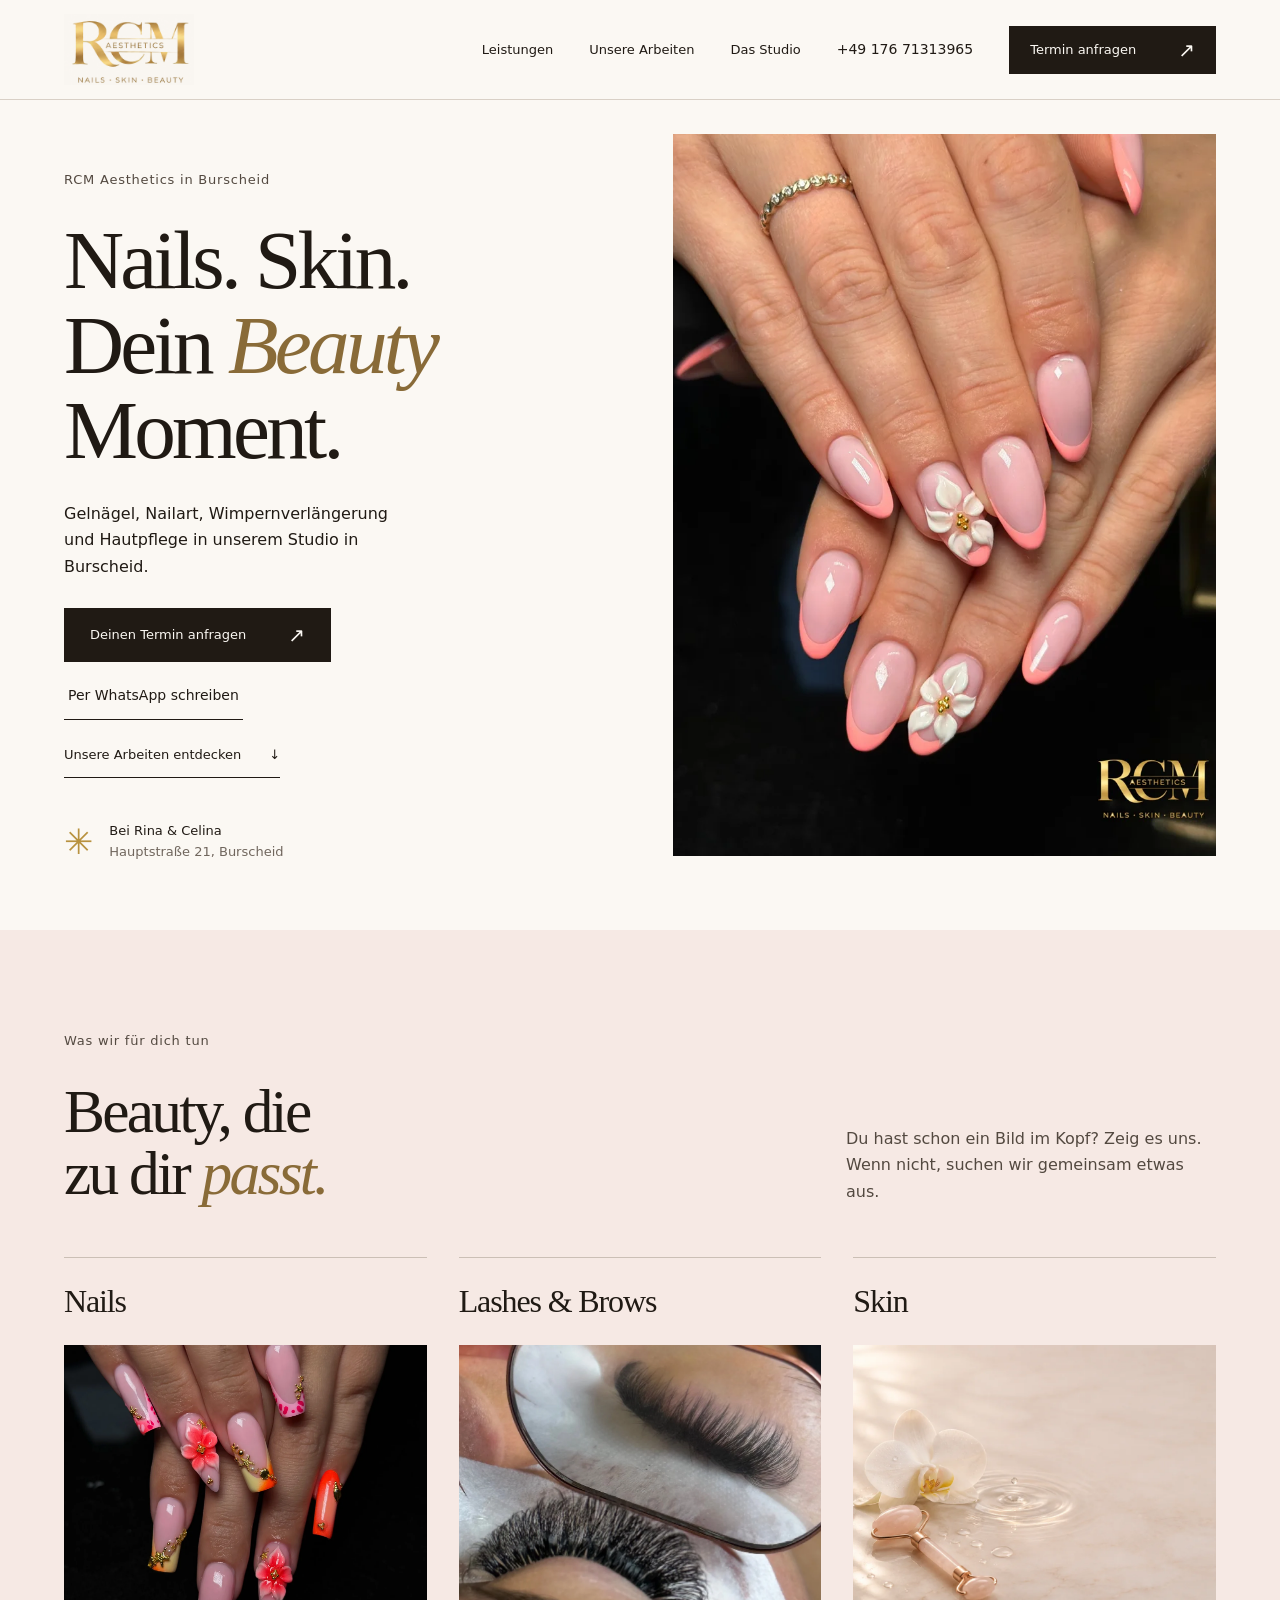
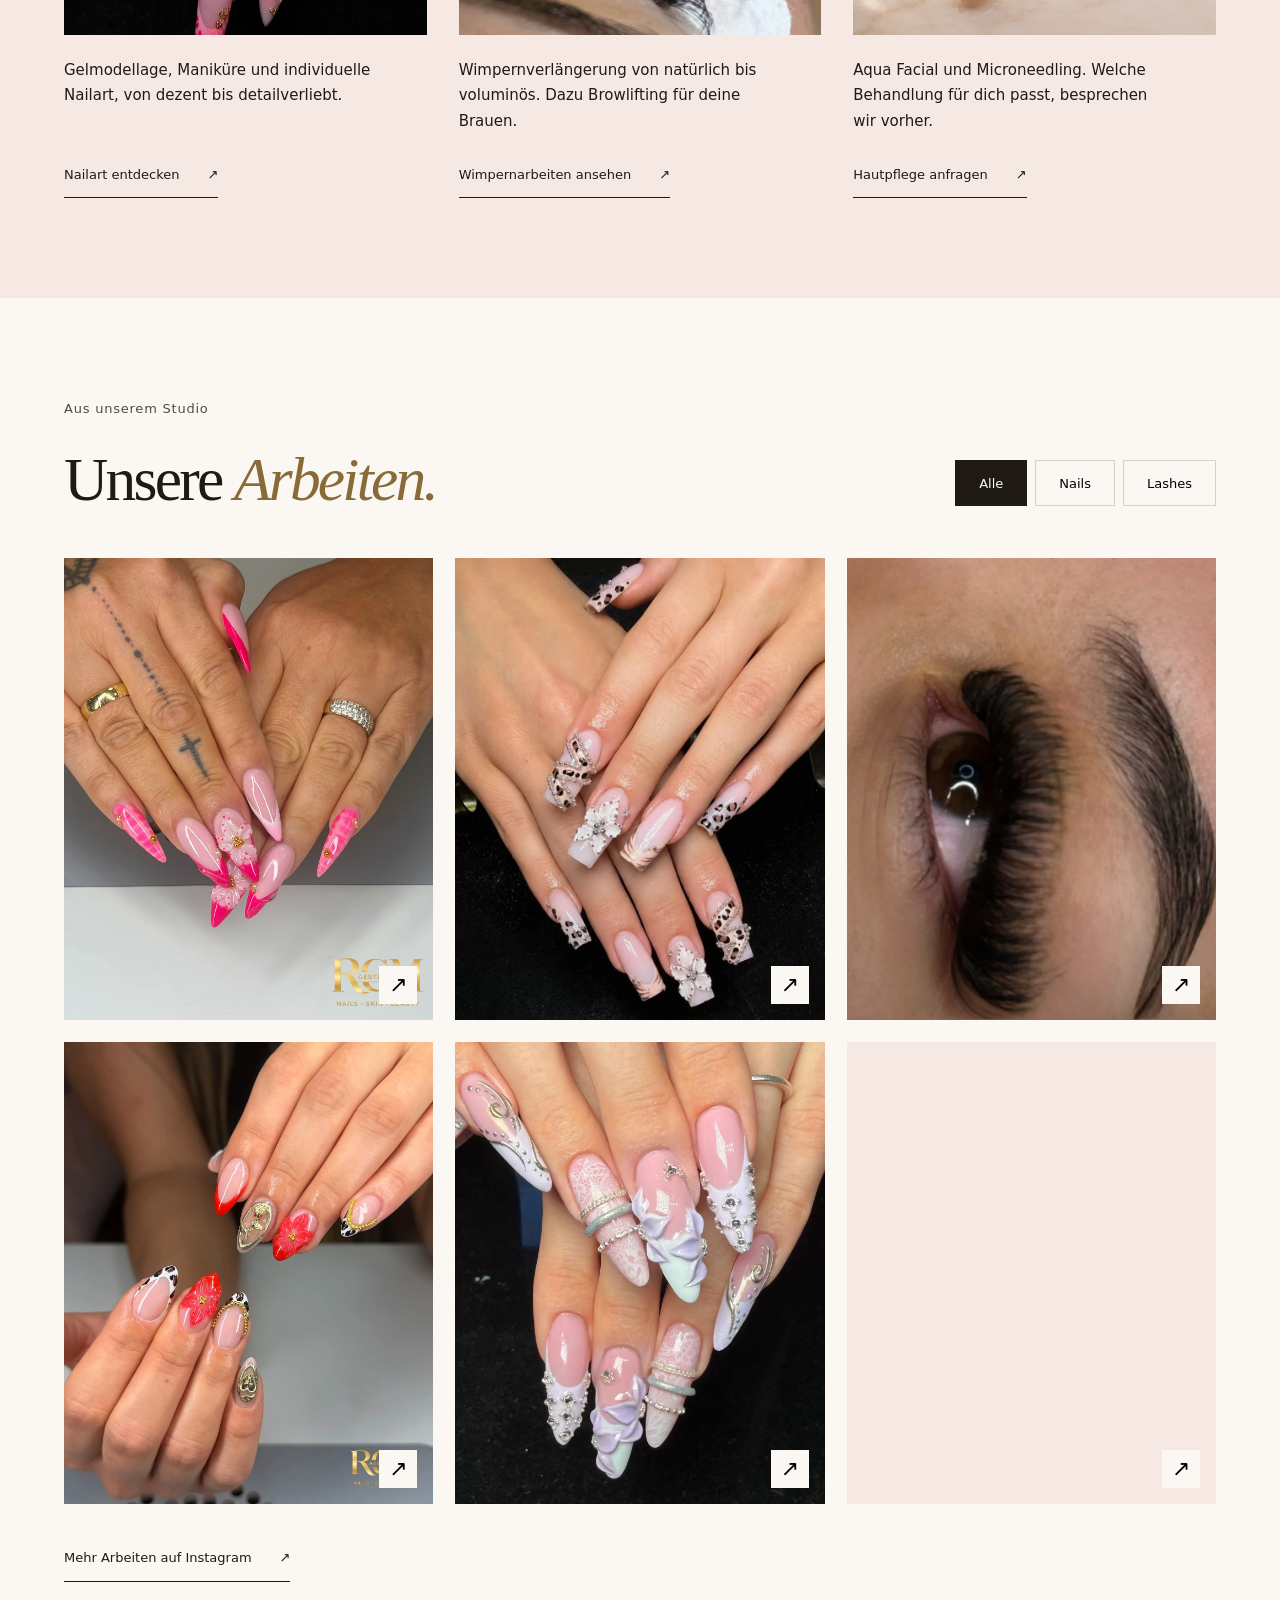
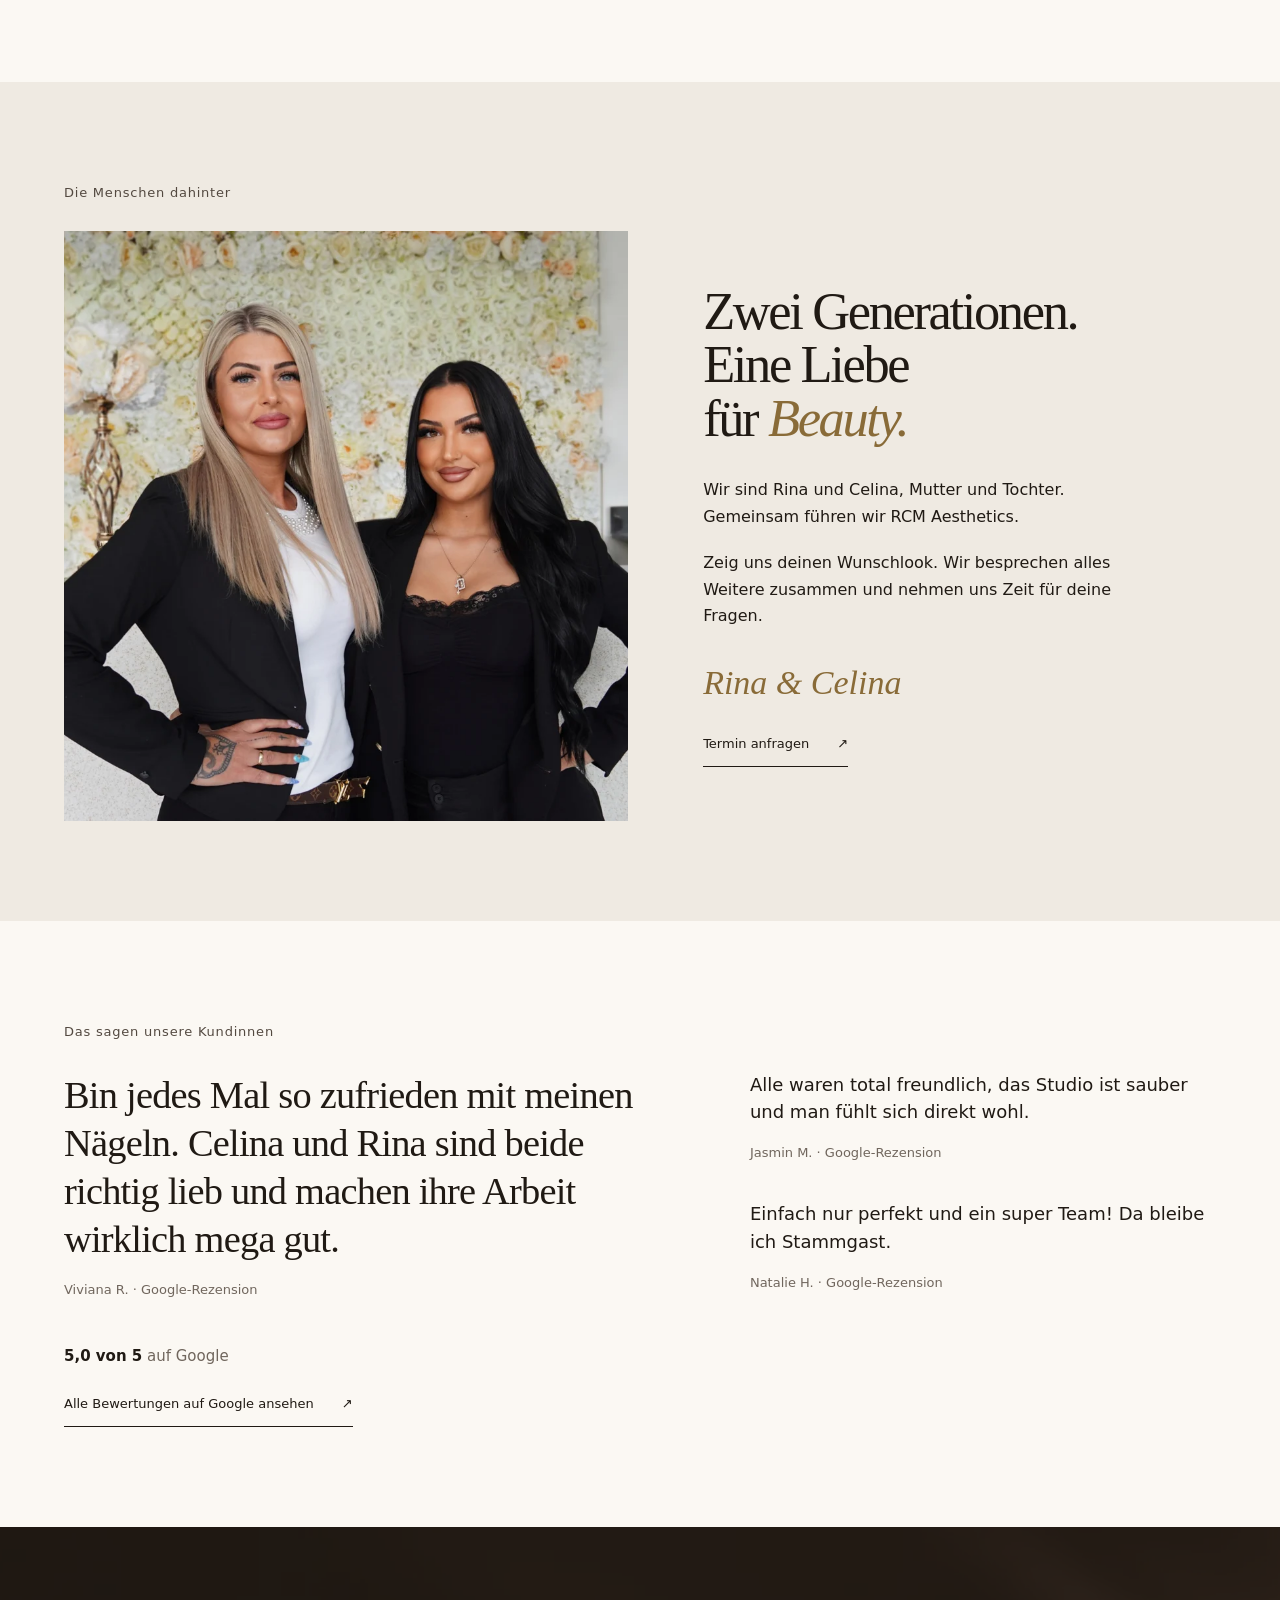
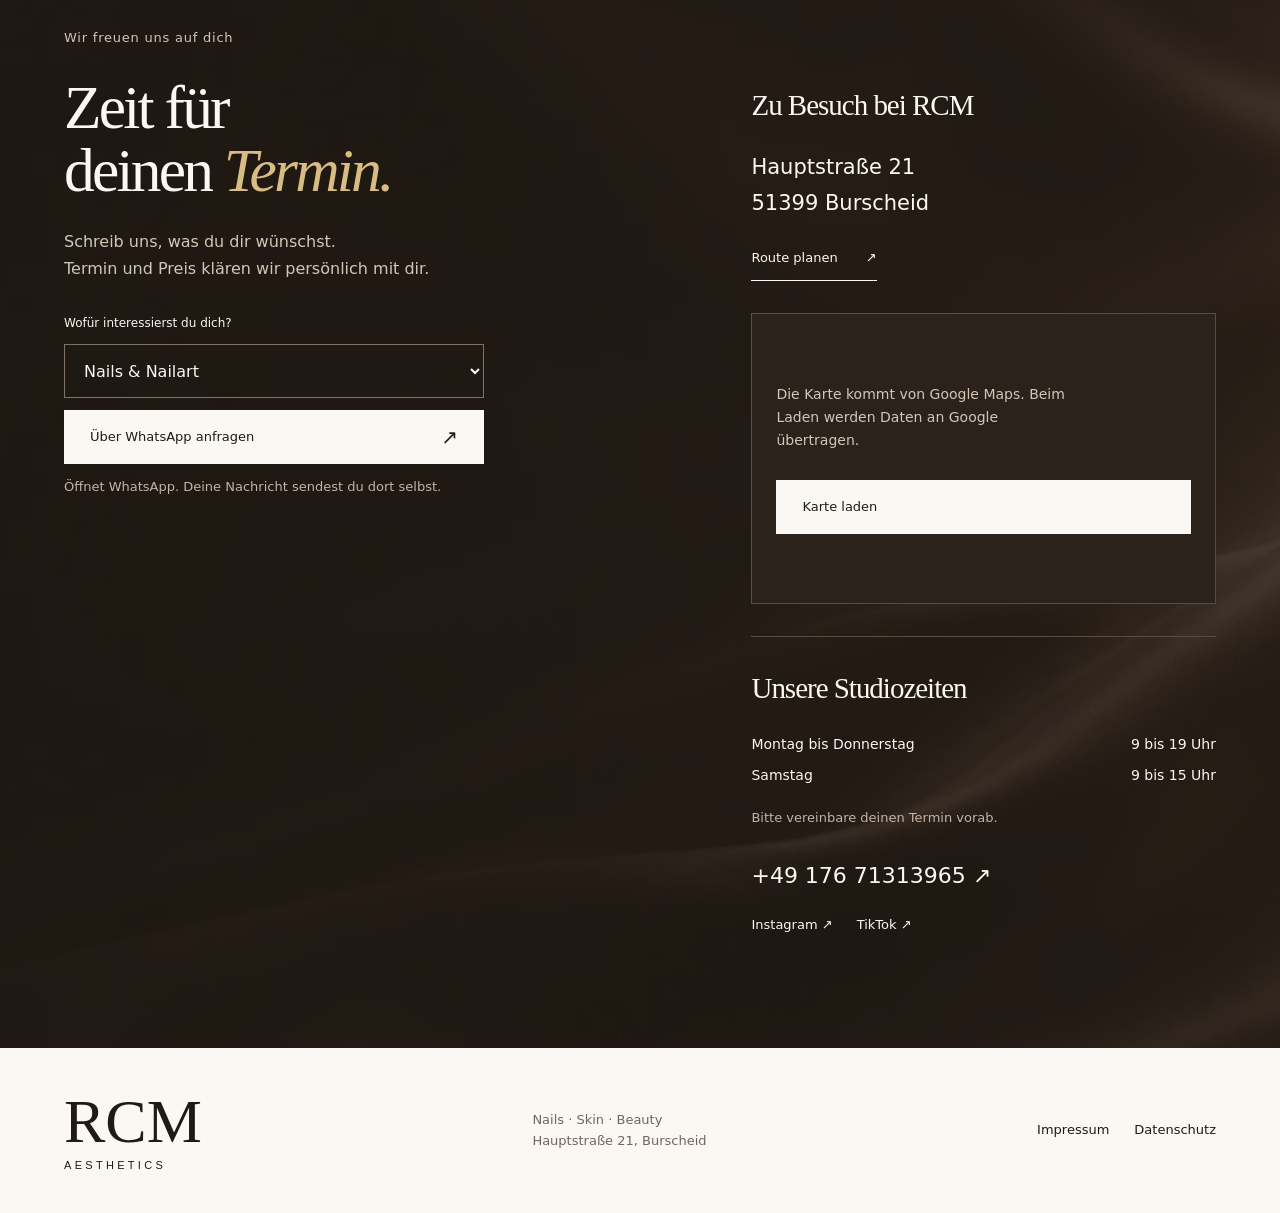
==== index.html @ bce54126 "Upload" ====
<!doctype html>
<html lang="de" data-motion="on">
<head><meta charset="utf-8"><meta name="viewport" content="width=device-width,initial-scale=1,viewport-fit=cover"><title>RCM Aesthetics | Nägel, Wimpern & Skin in Burscheid</title><meta name="description" content="Nägel, Wimpern und Hautpflege bei Rina und Celina in Burscheid. Arbeiten ansehen, per WhatsApp Termin anfragen."><meta name="theme-color" content="#FBF8F3"><meta property="og:title" content="RCM Aesthetics | Nails, Skin, Beauty in Burscheid"><meta property="og:description" content="Dein Beauty-Studio in Burscheid. Mit Rina und Celina."><meta property="og:type" content="website"><meta property="og:image" content="assets/editorial/team.webp"><script type="application/ld+json">{"@context":"https://schema.org","@type":"BeautySalon","name":"RCM Aesthetics","description":"Nails, Skin & Beauty in Burscheid: Gelnägel, Nailart, Wimpernverlängerung, Browlifting, Aqua Facial und Microneedling.","telephone":"+4917671313965","address":{"@type":"PostalAddress","streetAddress":"Hauptstraße 21","postalCode":"51399","addressLocality":"Burscheid","addressCountry":"DE"},"openingHoursSpecification":[{"@type":"OpeningHoursSpecification","dayOfWeek":["Monday","Tuesday","Wednesday","Thursday"],"opens":"09:00","closes":"19:00"},{"@type":"OpeningHoursSpecification","dayOfWeek":"Saturday","opens":"09:00","closes":"15:00"}],"sameAs":["https://www.instagram.com/rcm.aesthetics","https://www.tiktok.com/@rcm.aesthetics"]}</script><link rel="icon" href="assets/logo.png"><link rel="stylesheet" href="assets/motion/motion.css"><link rel="stylesheet" href="style.css"><script>document.documentElement.classList.add('m-enter','mo-js');setTimeout(()=>document.documentElement.classList.add('m-enter-done','mo-safe'),1800)</script></head>
<body id="top"><!-- Place: client's ivory/blush/champagne/espresso palette; editorial serif + system sans; original photography; picture-develops film. -->
<a class="skip" href="#main">Zum Inhalt</a>
<header class="header"><a class="brand" href="#top" aria-label="RCM Aesthetics, zur Startseite"><img decoding="async" src="assets/logo.png" width="660" height="360" alt="RCM Aesthetics"></a><button class="menu-toggle" aria-expanded="false" aria-controls="navigation">Menü <span aria-hidden="true">☰</span></button><nav id="navigation" aria-label="Hauptnavigation"><a href="#leistungen">Leistungen</a><a href="#arbeiten">Unsere Arbeiten</a><a href="#studio">Das Studio</a><a href="tel:+4917671313965" class="nav-phone">+49 176 71313965</a><a href="#kontakt" class="btn nav-book">Termin anfragen <span aria-hidden="true">↗</span></a></nav></header>
<main id="main">
<section class="hero" data-enter><div class="wrap hero-grid"><div class="hero-copy"><p class="eyebrow">RCM Aesthetics in Burscheid</p><h1>Nails. Skin.<br>Dein <em>Beauty</em><br> Moment.</h1><p class="lead">Gelnägel, Nailart, Wimpernverlängerung und Hautpflege in unserem Studio in Burscheid.</p><a class="btn" href="#kontakt">Deinen Termin anfragen <span aria-hidden="true">↗</span></a><a class="hero-wa" href="https://wa.me/4917671313965?text=Hallo%20Rina%20und%20Celina%2C%20ich%20m%C3%B6chte%20gern%20einen%20Termin%20anfragen." target="_blank" rel="noopener noreferrer">Per WhatsApp schreiben</a><a class="text-link" href="#arbeiten">Unsere Arbeiten entdecken <span aria-hidden="true">↓</span></a><div class="hero-note"><span class="small-star" aria-hidden="true">✳</span><p>Bei Rina & Celina<br><span>Hauptstraße 21, Burscheid</span></p></div></div><figure class="hero-image m-zoom" data-enter-media><img decoding="async" src="assets/editorial/hero.webp" srcset="assets/editorial/hero-small.webp 900w, assets/editorial/hero.webp 1440w" sizes="(max-width: 700px) 100vw, 52vw" width="1439" height="1800" alt="Zarte rosafarbene French-Nägel mit plastischen weißen Blüten und goldenen Details" fetchpriority="high"></figure></div></section>
<section id="leistungen" class="services"><div class="wrap"><div class="section-heading"><p class="eyebrow">Was wir für dich tun</p><h2>Beauty, die<br>zu dir <em>passt.</em></h2><p>Du hast schon ein Bild im Kopf? Zeig es uns. Wenn nicht, suchen wir gemeinsam etwas aus.</p></div><div class="service-grid"><article><div class="service-title"><h3>Nails</h3></div><figure class="m-zoom"><img decoding="async" src="assets/editorial/neon.webp" width="1440" height="1800" loading="lazy" alt="Neonfarbene Nailart mit Blüten und goldenen Akzenten"></figure><p>Gelmodellage, Maniküre und individuelle Nailart, von dezent bis detailverliebt.</p><a class="text-link" href="#arbeiten" data-jump-filter="nails">Nailart entdecken <span aria-hidden="true">↗</span></a></article><article><div class="service-title"><h3>Lashes & Brows</h3></div><figure class="m-zoom"><img decoding="async" src="assets/editorial/lashes.webp" width="1125" height="1406" loading="lazy" alt="Wimpernverlängerung im Detail mit roségoldenem Kosmetikspiegel"></figure><p>Wimpernverlängerung von natürlich bis voluminös. Dazu Browlifting für deine Brauen.</p><a class="text-link" href="#arbeiten" data-jump-filter="lashes">Wimpernarbeiten ansehen <span aria-hidden="true">↗</span></a></article><article><div class="service-title"><h3>Skin</h3></div><figure class="m-zoom"><img decoding="async" src="assets/editorial/skin.webp" width="1200" height="800" loading="lazy" alt="Symbolbild zur Hautpflege: Gesichtsroller, Wasser und weiße Orchidee"></figure><p>Aqua Facial und Microneedling. Welche Behandlung für dich passt, besprechen wir vorher.</p><a class="text-link" href="#kontakt">Hautpflege anfragen <span aria-hidden="true">↗</span></a></article></div></div></section>
<section id="arbeiten" class="work"><div class="wrap"><div class="gallery-heading"><div><p class="eyebrow">Aus unserem Studio</p><h2>Unsere <em>Arbeiten.</em></h2></div><div class="filters" role="group" aria-label="Arbeiten filtern"><button aria-pressed="true" data-filter="all">Alle</button><button aria-pressed="false" data-filter="nails">Nails</button><button aria-pressed="false" data-filter="lashes">Lashes</button></div></div><p class="sr-only" id="gallery-status" role="status"></p><div class="gallery">
<button class="gallery-item m-zoom" data-category="nails" aria-label="Großansicht: Pinke Stiletto-Nägel mit Blüten und goldenen Perlen"><img decoding="async" src="assets/editorial/pink.webp" width="1439" height="1800" loading="lazy" alt="Pinke Stiletto-Nägel mit Blüten und goldenen Perlen"><span class="expand" aria-hidden="true">↗</span></button>
<button class="gallery-item m-zoom" data-category="nails" aria-label="Großansicht: Rosafarbene Nägel mit Leopardenmuster und weißer Blüte"><img decoding="async" src="assets/editorial/leopard.webp" width="1090" height="1094" loading="lazy" alt="Rosafarbene Nägel mit Leopardenmuster und weißer Blüte"><span class="expand" aria-hidden="true">↗</span></button>
<button class="gallery-item m-zoom" data-category="lashes" aria-label="Großansicht: Dichte, geschwungene Wimpernverlängerung im Detail"><img decoding="async" src="assets/editorial/eye.webp" width="1125" height="1406" loading="lazy" alt="Dichte, geschwungene Wimpernverlängerung im Detail"><span class="expand" aria-hidden="true">↗</span></button>
<button class="gallery-item m-zoom" data-category="nails" aria-label="Großansicht: Rote Blüten, Leopardenmuster und goldene Details"><img decoding="async" src="assets/editorial/wild.webp" width="1440" height="1800" loading="lazy" alt="Rote Blüten, Leopardenmuster und goldene Details"><span class="expand" aria-hidden="true">↗</span></button>
<button class="gallery-item m-zoom" data-category="nails" aria-label="Großansicht: Pastellfarbene Nailart mit Perlen und feinen Verzierungen"><img decoding="async" src="assets/editorial/pastel.webp" width="1600" height="1669" loading="lazy" alt="Pastellfarbene Nailart mit Perlen und feinen Verzierungen"><span class="expand" aria-hidden="true">↗</span></button>
<button class="gallery-item m-zoom" data-category="nails" aria-label="Großansicht: Klassische rote Nägel in eckiger Form"><img decoding="async" src="assets/editorial/red.webp" width="1429" height="1800" loading="lazy" alt="Klassische rote Nägel in eckiger Form"><span class="expand" aria-hidden="true">↗</span></button>
</div><a class="text-link instagram" href="https://www.instagram.com/rcm.aesthetics" target="_blank" rel="noopener noreferrer">Mehr Arbeiten auf Instagram <span aria-hidden="true">↗</span></a></div></section>
<section id="studio" class="studio"><div class="wrap"><p class="eyebrow">Die Menschen dahinter</p><div class="studio-grid"><figure class="frame frame--photo" data-moment="picture-develops" data-moment-opts='{"look":"film"}'><img decoding="async" src="assets/editorial/team.webp" width="1600" height="900" loading="lazy" alt="Rina und Celina gemeinsam in ihrem Studio vor der hellen Blütenwand"></figure><div class="studio-copy"><h2>Zwei Generationen.<br>Eine Liebe<br>für <em>Beauty.</em></h2><p>Wir sind Rina und Celina, Mutter und Tochter. Gemeinsam führen wir RCM Aesthetics.</p><p>Zeig uns deinen Wunschlook. Wir besprechen alles Weitere zusammen und nehmen uns Zeit für deine Fragen.</p><p class="signature">Rina & Celina</p><a class="text-link" href="#kontakt">Termin anfragen <span aria-hidden="true">↗</span></a></div></div></div></section>
<section id="stimmen" class="voices"><div class="wrap"><p class="eyebrow">Das sagen unsere Kundinnen</p><div class="voices-grid"><blockquote class="voice-main"><p>Bin jedes Mal so zufrieden mit meinen Nägeln. Celina und Rina sind beide richtig lieb und machen ihre Arbeit wirklich mega gut.</p><footer>Viviana R. · Google-Rezension</footer></blockquote><div class="voice-side"><blockquote><p>Alle waren total freundlich, das Studio ist sauber und man fühlt sich direkt wohl.</p><footer>Jasmin M. · Google-Rezension</footer></blockquote><blockquote><p>Einfach nur perfekt und ein super Team! Da bleibe ich Stammgast.</p><footer>Natalie H. · Google-Rezension</footer></blockquote></div></div><p class="voices-rating"><strong>5,0 von 5</strong> auf Google</p><a class="text-link" href="https://maps.app.goo.gl/rTyXHpLytazcNHtQA" target="_blank" rel="noopener noreferrer">Alle Bewertungen auf Google ansehen <span aria-hidden="true">↗</span></a></div></section>
<section id="kontakt" class="contact"><img decoding="async" class="contact-texture" src="assets/editorial/contact.webp" alt="" loading="lazy" width="1400" height="788"><div class="wrap"><p class="eyebrow">Wir freuen uns auf dich</p><div class="contact-grid"><div><h2>Zeit für<br>deinen <em>Termin.</em></h2><p class="contact-intro">Schreib uns, was du dir wünschst.<br>Termin und Preis klären wir persönlich mit dir.</p><label for="treatment">Wofür interessierst du dich?</label><select id="treatment"><option>Nails & Nailart</option><option>Wimpernverlängerung</option><option>Browlifting</option><option>Aqua Facial</option><option>Microneedling</option><option>Ich wünsche mir eine Beratung</option></select><a id="booking" class="btn light" href="https://wa.me/4917671313965?text=Hallo%20RCM%2C%20ich%20interessiere%20mich%20f%C3%BCr%20Nails%20%26%20Nailart." target="_blank" rel="noopener noreferrer">Über WhatsApp anfragen <span aria-hidden="true">↗</span></a><p class="booking-note">Öffnet WhatsApp. Deine Nachricht sendest du dort selbst.</p></div><div class="visit"><h3>Zu Besuch bei RCM</h3><address>Hauptstraße 21<br>51399 Burscheid</address><a class="text-link" href="https://maps.app.goo.gl/rTyXHpLytazcNHtQA" target="_blank" rel="noopener noreferrer">Route planen <span aria-hidden="true">↗</span></a><div class="map" id="map"><p>Die Karte kommt von Google Maps. Beim Laden werden Daten an Google übertragen.</p><button type="button" class="btn light" data-load-map>Karte laden</button></div><div class="hours"><h3>Unsere Studiozeiten</h3><p><span>Montag bis Donnerstag</span><span>9 bis 19 Uhr</span></p><p><span>Samstag</span><span>9 bis 15 Uhr</span></p><p class="quiet">Bitte vereinbare deinen Termin vorab.</p></div><a class="phone" href="tel:+4917671313965">+49 176 71313965 ↗</a><div class="socials"><a href="https://www.instagram.com/rcm.aesthetics" target="_blank" rel="noopener noreferrer">Instagram ↗</a><a href="https://www.tiktok.com/@rcm.aesthetics" target="_blank" rel="noopener noreferrer">TikTok ↗</a></div></div></div></div></section>
</main><footer><div class="wrap footer-row"><a href="#top" class="footer-brand">RCM <span>Aesthetics</span></a><p>Nails · Skin · Beauty<br>Hauptstraße 21, Burscheid</p><div><a href="impressum.html">Impressum</a><a href="datenschutz.html">Datenschutz</a></div></div></footer>
<div class="mobile-book"><a class="btn" href="https://wa.me/4917671313965?text=Hallo%20Rina%20und%20Celina%2C%20ich%20m%C3%B6chte%20gern%20einen%20Termin%20anfragen." target="_blank" rel="noopener noreferrer">WhatsApp</a><a class="btn alt" href="tel:+4917671313965">Anrufen</a></div>
<dialog id="lightbox" aria-label="Arbeit in Großansicht"><button class="close-lightbox" aria-label="Großansicht schließen">×</button><img alt=""><div class="lightbox-controls"><button id="previous" aria-label="Vorheriges Bild">←</button><span id="image-count" aria-live="polite"></span><button id="next" aria-label="Nächstes Bild">→</button></div></dialog>
<script src="app.js" defer></script><script src="assets/motion/motion.js" type="module"></script><script src="assets/moments/moments.js" type="module"></script></body></html>
---- assets/motion/motion.css ----
/*
  taste-skill motion.css - the micro-interactions a company site has (figma.com, x.ai): one small
  opt-in layer over system.css and ui/cards.css. Link it after them (data-motion on <html> is optional);
  load motion.js once (it adds the tab indicator, the number tick and the card loops).
  The layer is ON as soon as this file is linked: no attribute is needed (a hover shot of a linked card or photo
  shows the 2px lift and the 1.03 zoom). <html data-motion="off"> switches the whole layer off; data-motion="live"
  is the number tick in a headless shot (motion.js).
  references/motion.md says what moves and how fast. Everything here answers the pointer, the
  keyboard or a number coming into view once, plus the hero's one entrance on load (the end of this
  file); nothing moves because the page scrolled (that is a dealt moment's job, assets/moments).

  Hover moves sit under (hover: hover) and (pointer: fine): a phone never keeps a stuck hover.
  Hover out runs 120ms against 150ms in (motion.md, tokens).
  Under prefers-reduced-motion colours still change and a press still shows; nothing moves or scales.
*/

:root {
  --m-in: 150ms;                              /* hover in: buttons, links, nav, tabs */
  --m-out: 120ms;                             /* hover out */
  --m-press: 90ms;                            /* a press */
  --m-panel: 200ms;                           /* a menu or sheet opening */
  --m-close: 120ms;                           /* a menu closing */
  --m-slide: 240ms;                           /* an indicator travelling between two tabs or links */
  --m-image: 600ms;                           /* a photograph scaling inside its mask */
  --m-image-out: 400ms;                       /* ...and settling back */
  --m-ease: var(--ease, cubic-bezier(.2, .8, .2, 1)); /* the one UI ease-out (system.css --ease): fast start, soft landing */
  --m-ease-io: cubic-bezier(.65, 0, .35, 1);  /* the indicator: leaves and lands softly */
  --m-ease-enter: cubic-bezier(.22, 1, .36, 1); /* an entrance settling: long soft tail, never past its mark */
  --m-cycle: 3.2s;                            /* one cycle of a card's loop (2.5-4 s) */
  --m-lift: -2px;
}

/* ---------------------------------------------------------------- buttons */
html:not([data-motion="off"]) .btn {
  position: relative;
  transition: background-color var(--m-out) var(--m-ease), color var(--m-out) var(--m-ease),
              border-color var(--m-out) var(--m-ease), box-shadow var(--m-out) var(--m-ease),
              transform var(--m-press) var(--m-ease);
}
/* the tone moves toward the ground: a black button greys a little on white, a white one on black */
html:not([data-motion="off"]) .btn--primary:hover { background: color-mix(in oklab, var(--action) 84%, var(--bg)); }
html:not([data-motion="off"]) .btn--secondary:hover {
  background: color-mix(in oklab, var(--bg) 92%, var(--ink));
  border-color: color-mix(in oklab, var(--ink) 32%, transparent);
}
html:not([data-motion="off"]) .btn:hover { transition-duration: var(--m-in), var(--m-in), var(--m-in), var(--m-in), var(--m-press); }
html:not([data-motion="off"]) .btn:active { transform: translateY(1px) scale(.985); }
/* the step: a button rises 1px on hover (2px on the large size) and presses 1px down with a 1.5% shrink on
   click; pointer only. The text-link secondary (arrow and block looks) keeps its underline and does not step.
   Reduced motion keeps the colour change only (see the end of this file). */
@media (hover: hover) and (pointer: fine) {
  html:not([data-motion="off"]) .btn:hover { transform: translateY(-1px); }
  html:not([data-motion="off"]) .btn--xl:hover { transform: translateY(-2px); }
  html:not([data-motion="off"]):is([data-buttons="arrow"], [data-buttons="block"]) .btn--secondary:hover { transform: none; }
  html:not([data-motion="off"]) .btn:active { transform: translateY(1px) scale(.985); }
  html:not([data-motion="off"]):is([data-buttons="arrow"], [data-buttons="block"]) .btn--secondary:active { transform: scale(.985); }
}

/* the arrow: the text arrow (.btn--arrow, .link) nudges 3px; the drawn arrow (.m-arrow) grows its
   stem and moves its head 3px, the way a good product site's "Learn more" does. The pointer's move
   only for a fine pointer; keyboard focus shows it anywhere */
html:not([data-motion="off"]) :is(.btn--arrow, .link)::after { transition: transform var(--m-out) var(--m-ease); }
html:not([data-motion="off"]) :is(.btn--arrow, .link):focus-visible::after { transform: translateX(3px); transition-duration: var(--m-in); }
.m-arrow { width: 12px; height: 12px; flex: none; overflow: visible; fill: none; stroke: currentColor; stroke-width: 1.6;
           stroke-linecap: round; stroke-linejoin: round; }
.m-arrow__stem { opacity: 0; transform: scaleX(.2); transform-origin: 1px 50%; transform-box: fill-box;
                 transition: opacity var(--m-out) var(--m-ease), transform var(--m-out) var(--m-ease); }
.m-arrow__head { transition: transform var(--m-out) var(--m-ease); }
:is(a, button):focus-visible > .m-arrow .m-arrow__stem { opacity: 1; transform: none; transition-duration: var(--m-in); }
:is(a, button):focus-visible > .m-arrow .m-arrow__head { transform: translateX(3px); transition-duration: var(--m-in); }
@media (hover: hover) and (pointer: fine) {
  html:not([data-motion="off"]) :is(.btn--arrow, .link):hover::after { transform: translateX(3px); transition-duration: var(--m-in); }
  :is(a, button):hover > .m-arrow .m-arrow__stem { opacity: 1; transform: none; transition-duration: var(--m-in); }
  :is(a, button):hover > .m-arrow .m-arrow__head { transform: translateX(3px); transition-duration: var(--m-in); }
}

/* a pill that is a link (the line above a hero headline) */
html:not([data-motion="off"]) a.pill { transition: background-color var(--m-out) var(--m-ease), border-color var(--m-out) var(--m-ease); }
html:not([data-motion="off"]) a.pill:hover { background: color-mix(in oklab, var(--card) 90%, var(--ink)); border-color: var(--line-strong); transition-duration: var(--m-in); }

/* ---------------------------------------------------------------- links: an underline that draws */
/* .link and links in running text: a rest line, and the ink line draws left to right on hover and
   leaves to the right. A link in a sentence rests on its own colour at 45% (about 3.3:1 on its
   ground), so it reads as a link even when it is the same colour as the text (WCAG 1.4.1); .link
   and .m-link carry an arrow or sit alone and rest on the faint hairline */
html:not([data-motion="off"]) :is(.link, .m-link, p a:not([class]), .footer ul a, .footer .link) {
  text-decoration: none;
  background-image: linear-gradient(currentColor, currentColor), linear-gradient(var(--m-rest, var(--line-strong)), var(--m-rest, var(--line-strong)));
  background-repeat: no-repeat; background-size: 0% 1px, 100% 1px;
  background-position: right 0 bottom 0, 0 100%;
  transition: background-size var(--m-out) var(--m-ease), color var(--m-out) var(--m-ease);
  padding-bottom: 2px;
}
/* set on its own rule: the shared rule above is (0,3,1) through :is(.footer .link) and would win */
html:not([data-motion="off"]) p a:not([class]) { --m-rest: color-mix(in oklab, currentColor 45%, transparent); }
html:not([data-motion="off"]) :is(.footer ul a, .m-link--bare):not(:hover, :focus-visible) { background-size: 0% 1px, 0% 1px; }
html:not([data-motion="off"]) :is(.link, .m-link, p a:not([class]), .footer ul a, .footer .link):is(:hover, :focus-visible) {
  background-size: 100% 1px, 100% 1px; background-position: left 0 bottom 0, 0 100%; transition-duration: var(--m-in);
}
/* the link's arrow is not underlined: the line runs under the words only */
html:not([data-motion="off"]) .link { background-size: 0% 1px, calc(100% - 1em - var(--s-2)) 1px; }
html:not([data-motion="off"]) .link:is(:hover, :focus-visible) { background-size: calc(100% - 1em - var(--s-2)) 1px, calc(100% - 1em - var(--s-2)) 1px; }
html:not([data-motion="off"]) .link, html:not([data-motion="off"]) .link:is(:hover, :focus-visible) { background-position: 0 100%, 0 100%; }
html:not([data-motion="off"]) .footer ul a:hover { color: var(--ink); }

/* ---------------------------------------------------------------- navigation */
/* the nav words take no pill (ST-08, ST-11): system.css draws the underline under a word from the left on hover and focus, and
   takes it away to the right; the page you are on keeps its still bar (system.css draws it, at the same inset) */
@media (min-width: 1024px) {
  /* the full-width panel: fades and settles 6px in 200ms with its columns together (one surface, read
     as one); it closes in 120ms. While one menu is open, the next word swaps the panel at once
     (motion.js .m-menu-open) */
  html:not([data-motion="off"]) .nav__menu {
    transform: translateY(-6px);
    transition: opacity var(--m-close) var(--m-ease), transform var(--m-close) var(--m-ease), visibility 0s linear var(--m-close);
  }
  html:not([data-motion="off"]) .nav__item:is(:hover, :focus-within) > .nav__menu {
    transition: opacity var(--m-panel) var(--m-ease) 150ms, transform var(--m-panel) var(--m-ease) 150ms, visibility 0s linear 150ms;
  }
  /* .m-menu-open comes on when the first panel starts to show (150ms): from then the next word swaps
     the panel at once. Duration and delay go to 0, the properties stay listed, so the panel that is
     still fading in finishes its own 200ms instead of snapping */
  html:not([data-motion="off"]) .nav.m-menu-open .nav__menu,
  html:not([data-motion="off"]) .nav.m-menu-open .nav__item:is(:hover, :focus-within) > .nav__menu { transition-duration: 0s; transition-delay: 0s; }
  html:not([data-motion="off"]) .menu-col a { transition: color var(--m-out) var(--m-ease); }
  html:not([data-motion="off"]) .menu-col a:hover { transition-duration: var(--m-in); }
  html:not([data-motion="off"]) .menu-card .panel { transition: border-color var(--m-out) var(--m-ease); }
}
/* the phone sheet slides in 8px and fades (system.js opens it) */
@media (max-width: 1023px) {
  html:not([data-motion="off"]) .nav.is-open .nav__links { transition: opacity var(--m-panel) var(--m-ease), transform var(--m-panel) var(--m-ease); }
  @starting-style { html:not([data-motion="off"]) .nav.is-open .nav__links { opacity: 0; transform: translateY(-8px); } }
}

/* ---------------------------------------------------------------- tabs: the indicator slides */
html:not([data-motion="off"]) .tabs.m-has-ind { position: relative; isolation: isolate; }
html:not([data-motion="off"]) .tabs.m-has-ind .tab { position: relative; z-index: 1; }
html:not([data-motion="off"]) .tabs.m-has-ind .tab[aria-selected="true"] { background: transparent; border-color: transparent; }
/* the pill takes its new size at once and travels by transform alone (motion.js: it starts scaled to
   the old tab's size at the old place and settles to scale 1 at the new one), so nothing is laid out
   again while it moves and its corners are true at rest */
.m-tab-ind {
  position: absolute; left: 0; top: 0; z-index: 0; width: var(--w, 0px); height: var(--h, 0px);
  border-radius: var(--r-btn); background: var(--ink); pointer-events: none;
  transform: translate(var(--x, 0px), var(--y, 0px)) scale(var(--sx, 1), var(--sy, 1)); transform-origin: 0 0;
  transition: transform var(--m-slide) var(--m-ease-io);
}
.m-tab-ind.is-jump { transition: none; }
html:not([data-motion="off"]) .tab { transition: color var(--m-slide) var(--m-ease), border-color var(--m-out) var(--m-ease), background-color var(--m-out) var(--m-ease); }

/* ---------------------------------------------------------------- focus */
/* the ring (system.css) is drawn in full in the frame the focus lands; no transition */

/* ---------------------------------------------------------------- cards: a 2px lift */
/* the card rises 2px, its border and shadow deepen; a card without its own box (.card--open) lifts
   its panel. Never tilts, flips or follows the pointer */
html:not([data-motion="off"]) .card:not(.card--open, .card--plan) {
  transition: transform var(--m-out) var(--m-ease), border-color var(--m-out) var(--m-ease), box-shadow var(--m-out) var(--m-ease);
}
html:not([data-motion="off"]) .card--open > .panel { transition: transform var(--m-out) var(--m-ease), box-shadow var(--m-out) var(--m-ease); }
@media (hover: hover) and (pointer: fine) {
  html:not([data-motion="off"]) .card:not(.card--open, .card--plan, .m-nolift):hover {
    transform: translateY(var(--m-lift));
    border-color: color-mix(in oklab, var(--ink) 16%, transparent);
    /* the shadow is deeper on a dark card (its lightness l): about .2 on white, .64 on near-black */
    box-shadow: inset 0 1px 0 var(--c-hi, transparent), 0 1px 2px rgb(0 0 0 / .06),
                0 14px 32px -18px oklch(from var(--card, #fff) 0 0 0 / calc(0.75 - l * 0.55));
    transition-duration: 180ms;
  }
  html:not([data-motion="off"]) .card--open:not(.m-nolift):hover > .panel {
    transform: translateY(var(--m-lift)); box-shadow: 0 14px 32px -18px oklch(from var(--bg, #fff) 0 0 0 / calc(0.75 - l * 0.55)); transition-duration: 180ms;
  }
}

/* ---------------------------------------------------------------- photographs: 1.03 inside the mask */
/* a photograph in a link or a linked card grows 3% inside its own mask (the frame, the tile, a .m-zoom wrapper);
   the mask clips it, so the box never moves. .m-zoom is the hook for any other photograph: wrap it. */
.m-zoom { overflow: clip; }
html:not([data-motion="off"]) :is(.frame__img, .tile__media > img, .m-zoom img, .m-zoom > video) {
  transition: transform var(--m-image-out) var(--m-ease);
}
@media (hover: hover) and (pointer: fine) {
  html:not([data-motion="off"]) :is(a, .card:has(a), .m-zoom):hover :is(.frame__img, .tile__media > img),
  html:not([data-motion="off"]) .m-zoom:hover :is(img, video) { transform: scale(1.03); transition-duration: var(--m-image); }
}

/* ---------------------------------------------------------------- inputs, switches, checks */
html:not([data-motion="off"]) .field :is(input, select, textarea), .m-input {
  transition: border-color var(--m-out) var(--m-ease), box-shadow var(--m-out) var(--m-ease), background-color var(--m-out) var(--m-ease);
}
html:not([data-motion="off"]) .field :is(input, select, textarea):hover, .m-input:hover { border-color: color-mix(in oklab, var(--ink) 48%, transparent); }
html:not([data-motion="off"]) .field :is(input, select, textarea):focus, .m-input:focus {
  /* the field's own ring in place of the outline: a 2px line in --action (3:1 on the ground) and a soft halo,
     there at once like every focus ring (the hover's fade does not apply to focus) */
  outline: none; border-color: var(--action);
  box-shadow: 0 0 0 1px var(--action), 0 0 0 4px color-mix(in oklab, var(--action) 20%, transparent); transition-duration: 0s;
}
/* a switch: <button class="m-switch" role="switch" aria-checked="false" aria-label="..."></button>
   (motion.js flips aria-checked on click unless the page handles it). The knob slides in 180ms and
   stretches 4px while pressed, both by transform (a scaleX from its left edge; on, the 12px shift
   keeps its right edge where it rests). The off track is ink at 48% (3.3:1 or more against the knob
   and the ground, the 3:1 a control needs) */
.m-switch {
  position: relative; flex: none; width: 40px; height: 24px; padding: 0; border: 0; border-radius: 999px; cursor: pointer;
  background: color-mix(in oklab, var(--ink) 48%, var(--bg));
  transition: background-color 180ms var(--m-ease);
}
.m-switch::before {
  content: ""; position: absolute; left: 3px; top: 3px; width: 18px; height: 18px; border-radius: 999px;
  background: var(--bg); box-shadow: 0 1px 3px rgb(0 0 0 / .25);
  transform-origin: 0 50%; transition: transform 180ms var(--m-ease);
}
.m-switch[aria-checked="true"] { background: var(--action); }
.m-switch[aria-checked="true"]::before { transform: translateX(16px); background: var(--action-ink); }
.m-switch:active::before { transform: scaleX(1.22); transition-duration: var(--m-press); }
.m-switch[aria-checked="true"]:active::before { transform: translateX(12px) scaleX(1.22); }
.m-switch:hover:not([aria-checked="true"]) { background: color-mix(in oklab, var(--ink) 58%, var(--bg)); }
/* a check box: <input type="checkbox" class="m-check">, the tick fades in as it grows from 70% to full size, 160ms */
.m-check {
  appearance: none; -webkit-appearance: none; flex: none; margin: 0; width: 20px; height: 20px; border-radius: 6px; cursor: pointer;
  border: 1px solid color-mix(in oklab, var(--ink) 48%, var(--bg)); background: var(--bg) no-repeat center / 14px 14px;
  display: inline-grid; place-items: center;
  transition: background-color var(--m-in) var(--m-ease), border-color var(--m-in) var(--m-ease);
}
.m-check::before {
  content: ""; width: 10px; height: 6px; margin-top: -2px; border: solid var(--action-ink); border-width: 0 0 2px 2px;
  opacity: 0; transform: rotate(-45deg) scale(.7); transform-origin: 50% 50%;
  transition: transform 160ms var(--m-ease), opacity 100ms var(--m-ease);
}
.m-check:hover:not(:checked) { border-color: color-mix(in oklab, var(--ink) 64%, var(--bg)); }
.m-check:checked { background-color: var(--action); border-color: var(--action); }
.m-check:checked::before { opacity: 1; transform: rotate(-45deg) scale(1); }

/* ---------------------------------------------------------------- FAQ
   Every answer stays open (ST-47, system.css): nothing here opens, closes or animates its height. */

/* ---------------------------------------------------------------- numbers that tick once */
[data-m-count] { font-variant-numeric: tabular-nums; }

/* ---------------------------------------------------------------- loops inside a card's panel */
/* a CSS loop the page writes inside [data-m-loop] runs one cycle in --m-cycle (2.5-4 s) and repeats
   while on screen; motion.js pauses it off screen and restarts it on hover (motion.md) */
[data-m-loop] { --m-cycle: 3.2s; --m-still: 0.6; --m-safe: 48px; }
/* the pause button (a 32px disc 12px in from the bottom-right corner) gets a clear band: content in
   the flow ends --m-safe (48px) above the bottom edge, and a fading stage dissolves above that band,
   never under the button. Size the panel so the loop's subject sits above the fade */
[data-m-loop]:not(:has(> .stage)) { padding-bottom: var(--m-safe); }
[data-m-loop] > .stage:is(.stage--fade-b, .stage--fade-br) { bottom: var(--m-safe); }
/* on a phone (as ui.js does) and under reduced motion a loop holds its finished picture: the frame at
   --m-still (0-1) of the cycle, set on the loop where the picture is complete */
@media (max-width: 639px) {
  [data-m-loop] * { animation-duration: var(--m-cycle) !important; animation-delay: calc(-1 * var(--m-still) * var(--m-cycle)) !important;
                    animation-play-state: paused !important; }
}
[data-m-loop].is-m-off *, [data-m-loop].is-m-paused * { animation-play-state: paused !important; }

/* ---------------------------------------------------------------- the hero's entrance */
/* Once on load the hero enters (motion.js enter(), motion.md): the h1 line by line out of word masks,
   then its lead, each button and its facts 60ms apart, the picture settling; about 1.1 s.
   Markup: data-enter on the hero <section> and the one head line that sets html.m-enter before the
   first paint (with its 700ms safety mark, m-enter-done). Only the words wait, and only in that window
   until motion.js takes over (.is-entering): no script, reduced motion, print and data-motion="off"
   show the hero as written; a script later than the mark finds the words fading in here.
   The pictures (a photograph, a window, the collage) are never hidden, so nothing blinks or flashes
   the hero's ground: a photograph waits at 1.05 and a window or collage at .98, by the scale property
   (it composes with any transform of their own), and they settle by transition as soon as the
   entrance starts or the mark passes. */
@media screen and (prefers-reduced-motion: no-preference) {
  html.m-enter:not(.m-enter-done, [data-motion="off"]) .hero[data-enter]:not([data-enter="off"], .is-entering, .is-entered)
    :is(h1, h1 ~ *, :has(> h1) ~ *, :has(~ h1)):not([data-enter-media], .hero__bg, .hero__media, .hero__stage, .hero__art, .hero__window, .hero-visual, .ly-collage,
         :has([data-enter-media], .hero__bg, .hero__media, .hero__stage, .hero__art, .hero__window, .hero-visual, .ly-collage)) { opacity: 0; }
  /* the mark passed before motion.js arrived: the words fade in instead of appearing at once */
  html.m-enter.m-enter-done:not([data-motion="off"]) .hero[data-enter]:not([data-enter="off"], .is-entering, .is-entered)
    :is(h1, h1 ~ *, :has(> h1) ~ *, :has(~ h1)) { transition: opacity 400ms var(--m-ease); }
  /* the settle: a photograph from 1.05 inside its frame (the hero clips one of its own), anything else from .98 */
  html.m-enter:not([data-motion="off"]) .hero[data-enter]:not([data-enter="off"], .is-still)
    :is(:is([data-enter-media], .hero__bg, .hero__media, .hero__stage, .hero__art, .hero__window, .hero-visual, .ly-collage):is(img, picture, video),
        :is([data-enter-media], .hero__bg, .hero__media, .hero__stage, .hero__art, .hero__window, .hero-visual, .ly-collage) > :is(img, picture, video, .frame__img)) {
    transition: scale 1100ms var(--m-ease-enter), clip-path 1100ms var(--m-ease-enter);
  }
  /* the clip's resting value, kept below the waiting rule's weight so that one wins while it applies */
  .hero[data-enter] :is([data-enter-media], .hero__bg, .hero__media, .hero__stage, .hero__art, .hero__window, .hero-visual, .ly-collage):is(img, picture, video) { clip-path: inset(0); }
  html.m-enter:not([data-motion="off"]) .hero[data-enter]:not([data-enter="off"], .is-still)
    :is([data-enter-media], .hero__bg, .hero__media, .hero__stage, .hero__art, .hero__window, .hero-visual, .ly-collage):not(img, picture, video, :has(> :is(img, picture, video, .frame__img))) {
    transition: scale 900ms var(--m-ease-enter);
  }
  html.m-enter:not(.m-enter-done, [data-motion="off"]) .hero[data-enter]:not([data-enter="off"], .is-entering, .is-entered)
    :is(:is([data-enter-media], .hero__bg, .hero__media, .hero__stage, .hero__art, .hero__window, .hero-visual, .ly-collage):is(img, picture, video),
        :is([data-enter-media], .hero__bg, .hero__media, .hero__stage, .hero__art, .hero__window, .hero-visual, .ly-collage) > :is(img, picture, video, .frame__img)) { scale: 1.05; }
  html.m-enter:not(.m-enter-done, [data-motion="off"]) .hero[data-enter]:not([data-enter="off"], .is-entering, .is-entered)
    :is([data-enter-media], .hero__bg, .hero__media, .hero__stage, .hero__art, .hero__window, .hero-visual, .ly-collage):is(img, picture, video) { clip-path: inset(2.381%); }   /* a picture that is itself the media (a band under the header, a full-bleed layer) has no frame: its own clip keeps it inside its box while larger, (1 - 1/1.05) / 2 */
  html.m-enter:not(.m-enter-done, [data-motion="off"]) .hero[data-enter]:not([data-enter="off"], .is-entering, .is-entered)
    :is([data-enter-media], .hero__bg, .hero__media, .hero__stage, .hero__art, .hero__window, .hero-visual, .ly-collage):not(img, picture, video, :has(> :is(img, picture, video, .frame__img))) { scale: .98; }
  html.m-enter:not([data-motion="off"]) .hero[data-enter]:not([data-enter="off"], .is-entered) { overflow: clip; }
}
/* while it runs: each word of the h1 in its own mask (the masks go when the h1 gets its own nodes back) */
.hero[data-enter] .m-w { display: inline-block; overflow: clip; vertical-align: top; padding-bottom: .12em; margin-bottom: -.12em; }
.hero[data-enter] .m-w__in { display: inline-block; }

/* ---------------------------------------------------------------- reduced motion */
@media (prefers-reduced-motion: reduce) {
  html:not([data-motion="off"]) .card:hover, html:not([data-motion="off"]) .card--open:hover > .panel,
  html:not([data-motion="off"]) :is(a, .card:has(a), .m-zoom):hover :is(.frame__img, .tile__media > img, img, video),
  html:not([data-motion="off"]) .btn:is(:hover, :active), html:not([data-motion="off"]) :is(.btn--arrow, .link):hover::after,
  :is(a, button):hover > .m-arrow :is(.m-arrow__head, .m-arrow__stem) { transform: none !important; }
  .m-arrow__stem { opacity: 1; transform: none; }
  html:not([data-motion="off"]) .nav__menu { transform: none !important; }
  /* the controls keep their state and their colour change, without travel: the tab pill and the switch
     knob jump, the tick fades in at full size, the underline is drawn at once */
  .m-tab-ind { transition: none; }
  .m-switch::before { transition-property: background-color; }
  .m-switch:active::before { transform: none; }
  .m-switch[aria-checked="true"]::before, .m-switch[aria-checked="true"]:active::before { transform: translateX(16px); }
  .m-check::before { transform: rotate(-45deg) scale(1); transition-property: opacity; }
  html:not([data-motion="off"]) :is(.link, .m-link, p a:not([class]), .footer ul a, .footer .link) { transition-property: color, opacity, background-color, border-color; }
  /* a press still shows, as a deeper tone instead of a move */
  html:not([data-motion="off"]) .btn--primary:active { background: color-mix(in oklab, var(--action) 74%, var(--bg)); }
  html:not([data-motion="off"]) .btn--secondary:active { background: color-mix(in oklab, var(--bg) 86%, var(--ink)); }
  [data-m-loop] * { animation-duration: var(--m-cycle) !important; animation-iteration-count: infinite !important;
                    animation-delay: calc(-1 * var(--m-still) * var(--m-cycle)) !important; animation-play-state: paused !important; }
}
---- style.css ----
:root{--bg:#FBF8F3;--ink:#201A14;--muted:#70665d;--accent:#B8923F;--line:#d9d0c6;--blush:#F6E9E4;--wrap:1320px}*{box-sizing:border-box}html{scroll-behavior:smooth;scroll-padding-top:96px}body{margin:0;background:var(--bg);color:var(--ink);font-family:Arial,Helvetica,sans-serif;font-size:16px;line-height:1.6}body.locked{overflow:hidden}a{color:inherit;text-decoration:none}button,select{font:inherit}button,a,select{-webkit-tap-highlight-color:transparent}button{cursor:pointer}img{display:block;width:100%;height:100%;object-fit:cover}figure{margin:0;overflow:hidden}h1,h2,h3,p{margin:0}h1,h2,h3{font-family:Didot,'Bodoni MT',Georgia,serif;font-weight:400}h1,h2{letter-spacing:-.045em;line-height:1.02}h1{font-size:clamp(64px,6.5vw,100px)}h2{font-size:clamp(48px,4.8vw,72px)}h3{font-size:32px;letter-spacing:-.035em}em{font-weight:400;color:#896b38}p{max-width:55ch}.wrap{width:min(calc(100% - 112px),var(--wrap));margin:auto}.eyebrow{text-transform:uppercase;font-size:11px;letter-spacing:.19em;font-weight:600;margin-bottom:28px}.header{height:100px;padding:0 56px;display:flex;align-items:center;justify-content:space-between;border-bottom:1px solid var(--line);background:var(--bg);position:relative;z-index:20}.brand{width:130px;height:78px;display:flex;align-items:center}.brand img{object-fit:contain}.header nav{display:flex;align-items:center;gap:36px;font-size:13px}.header nav>a:not(.btn){padding:15px 0}.header nav>a:not(.btn):hover{color:#896b38}.btn{min-height:54px;display:inline-flex;align-items:center;justify-content:space-between;gap:42px;padding:15px 25px;background:var(--ink);color:var(--bg);font-size:13px;border:1px solid transparent;cursor:pointer}.btn span{font-size:20px;line-height:1}.nav-book{min-height:48px;padding:11px 20px}.text-link{display:inline-flex;align-items:center;justify-content:space-between;gap:28px;min-height:46px;border-bottom:1px solid currentColor;font-size:13px}.text-link:hover{color:#896b38}.menu-toggle{display:none}.hero{min-height:calc(100svh - 100px);padding:34px 0 44px}.hero-grid{display:grid;grid-template-columns:1fr 1fr;gap:65px;min-height:calc(100svh - 178px)}.hero-copy{padding:35px 0 16px;display:flex;flex-direction:column;align-items:flex-start;justify-content:center}.hero .lead{font-size:16px;max-width:350px;margin:28px 0}.hero .text-link{margin-top:12px}.hero-note{display:flex;align-items:center;gap:16px;margin-top:36px;font-size:12px;line-height:1.6}.hero-note p span{color:var(--muted)}.small-star{font-size:35px;color:var(--accent)}.hero-image{max-height:760px;min-height:580px}.hero-image img{object-position:center 51%}.services{padding:100px 0;background:var(--blush)}.section-heading{display:grid;grid-template-columns:1fr 1fr;column-gap:80px;align-items:end;margin-bottom:52px}.section-heading .eyebrow{grid-column:1/-1}.section-heading>p:last-child{max-width:370px;justify-self:end;font-size:16px;color:var(--muted)}.service-grid{display:grid;grid-template-columns:repeat(3,1fr);gap:32px}.service-title{display:flex;justify-content:space-between;align-items:center;border-top:1px solid #cbbfb5;padding:17px 0}.service-title span{font-size:11px;color:var(--muted)}.service-grid figure{height:290px}.service-grid article:nth-child(2) img{object-position:center 42%}.service-grid article p{margin:23px 0 12px;max-width:33ch;font-size:15px;line-height:1.7}.work{padding:100px 0}.gallery-heading{display:flex;align-items:end;justify-content:space-between;gap:28px;margin-bottom:48px}.filters{display:flex;gap:8px;padding-bottom:4px}.filters button{border:1px solid var(--line);border-radius:0;background:transparent;padding:10px 23px;min-height:46px;font-size:13px}.filters button[aria-pressed=true]{background:var(--ink);color:var(--bg);border-color:var(--ink)}.gallery{display:grid;grid-template-columns:repeat(3,1fr);gap:22px}.gallery-item{position:relative;aspect-ratio:4/5;border:0;padding:0;background:var(--blush);overflow:hidden}.gallery-item img{transition:transform .4s}.gallery-item:hover img{transform:scale(1.025)}.gallery-item[hidden]{display:none}.expand{position:absolute;bottom:16px;right:16px;background:var(--bg);width:38px;height:38px;display:grid;place-items:center;font-size:22px}.instagram{margin-top:32px}.studio{padding:100px 0;background:#efeae2}.studio-grid{display:grid;grid-template-columns:1.1fr 1fr;gap:75px;align-items:center}.studio figure{height:590px}.studio figure img{object-position:48% center}.studio-copy h2{font-size:clamp(44px,4.1vw,62px);margin-bottom:32px}.studio-copy>p{font-size:16px;margin-bottom:20px;max-width:42ch}.studio-copy .signature{font-family:Didot,Georgia,serif;font-size:34px;font-style:italic;margin:26px 0 10px;color:#896b38}.contact{background:var(--ink);color:var(--bg);padding:100px 0}.contact em{color:#d9bc83}.contact-grid{display:grid;grid-template-columns:1.2fr 1fr;gap:130px}.contact-intro{margin:28px 0 32px;font-size:16px;color:#d3c6b9}.contact label{display:block;font-size:12px;margin-bottom:10px}.contact select{display:block;width:100%;max-width:420px;background:transparent;color:var(--bg);border:1px solid #7f7163;padding:15px;border-radius:0;min-height:54px}.contact option{color:var(--ink);background:var(--bg)}.contact .light{background:var(--bg);color:var(--ink);width:100%;max-width:420px;margin-top:12px}.booking-note{font-size:11px;color:#c2b4a7;margin-top:12px}.visit{padding-top:6px}.visit h3{font-size:29px;margin-bottom:20px}.visit address{font-size:21px;line-height:1.7;font-style:normal}.visit .text-link{margin:14px 0 32px}.hours{border-top:1px solid #5a4d40;padding-top:28px}.hours p{display:flex;justify-content:space-between;font-size:14px;margin-bottom:8px;gap:14px}.hours .quiet{font-size:12px;color:#c2b4a7;margin-top:20px}.phone{display:inline-block;font-size:22px;margin-top:22px;min-height:44px}.socials{display:flex;gap:24px;font-size:13px}.socials a{padding:12px 0}footer{padding:42px 0}.footer-row{display:flex;align-items:center;justify-content:space-between;gap:30px}.footer-brand{font-family:Didot,Georgia,serif;font-size:62px;line-height:1}.footer-brand span{display:block;font-family:Arial,sans-serif;font-size:10px;letter-spacing:.3em;text-transform:uppercase;margin-top:8px}.footer-row p{font-size:12px;color:var(--muted)}.footer-row>div{display:flex;gap:25px;font-size:12px}.footer-row>div a{padding:14px 0}.mobile-book{display:none}.skip{position:fixed;top:8px;left:8px;z-index:100;background:var(--ink);color:white;padding:12px;transform:translateY(-180%)}.skip:focus{transform:none}:focus-visible{outline:3px solid #ae8236;outline-offset:5px}.sr-only{position:absolute;width:1px;height:1px;padding:0;margin:-1px;overflow:hidden;clip:rect(0,0,0,0);white-space:nowrap;border:0}dialog{border:0;padding:55px 24px 15px;background:#201a14;color:white;width:min(94vw,1000px);max-height:94svh}dialog::backdrop{background:#100d0bea}dialog>img{height:calc(90svh - 140px);object-fit:contain}dialog button{background:transparent;border:1px solid #8f8173;color:white;min-height:44px;min-width:48px;font-size:22px}.close-lightbox{position:absolute;top:8px;right:12px;font-size:30px}.lightbox-controls{display:flex;justify-content:center;align-items:center;gap:28px;margin-top:15px}#image-count{font-size:13px}
@media(min-width:1500px){.hero-grid{min-height:720px}.hero{min-height:800px}}@media(max-width:1100px){.wrap{width:calc(100% - 64px)}.header{padding:0 32px}.hero-grid{gap:30px}.hero-image{min-height:560px}.header nav{gap:22px}.studio-grid{gap:40px}.contact-grid{gap:65px}.service-grid{gap:22px}h1{font-size:72px}.service-title h3{font-size:28px}}
@media(max-width:800px){.header{height:82px}.brand{width:110px;height:65px}.header nav{gap:18px;font-size:12px}.nav-book{gap:16px;padding:10px 14px}.hero{padding:24px 0 36px;min-height:auto}.hero-grid{min-height:670px;gap:24px}.hero-copy{padding:10px 0}.hero h1{font-size:61px}.hero .lead{font-size:14px}.hero .btn{gap:18px;padding:14px 16px}.hero-image{min-height:580px;height:100%}.hero-note{margin-top:25px}.services,.work,.studio,.contact{padding:72px 0}.section-heading{gap:28px}.section-heading>p:last-child{font-size:14px}.service-grid{gap:18px}.service-grid figure{height:230px}.service-title h3{font-size:23px}.service-grid article p{font-size:14px}.service-grid .text-link{font-size:11px;gap:10px}.gallery{gap:16px}.filters button{padding:10px 16px}.studio-grid{gap:30px}.studio figure{height:540px}.studio-copy h2{font-size:42px}.studio-copy>p{font-size:14px}.contact-grid{gap:40px}.contact h2{font-size:57px}.contact-intro{font-size:14px}.hours p{font-size:12px}.footer-row>div{gap:15px}}
@media(max-width:700px){html{scroll-padding-top:24px}.wrap{width:calc(100% - 40px)}.header{height:76px;padding:0 20px}.brand{width:103px;height:62px}.menu-toggle{display:flex;gap:18px;align-items:center;border:0;background:none;min-height:44px;padding:8px 0;font-size:13px}.menu-toggle span{font-size:20px}.header nav{display:none;position:absolute;top:76px;left:0;right:0;background:var(--bg);padding:32px 24px 40px;min-height:calc(100svh - 76px);align-items:stretch;justify-content:flex-start;flex-direction:column;gap:15px}.header nav.open{display:flex}.header nav>a:not(.btn){font-size:30px;font-family:Georgia,serif;border-bottom:1px solid var(--line);padding:18px 0}.header nav .btn{margin-top:24px}.hero{padding:26px 0 30px}.hero-grid{display:flex;flex-direction:column;gap:30px;min-height:0}.hero-copy{display:block;padding:0}.eyebrow{font-size:10px;margin-bottom:20px;letter-spacing:.15em}.hero h1{font-size:clamp(56px,14vw,78px);line-height:.98}.hero h1 br:nth-of-type(2){display:none}.hero .lead{font-size:14px;max-width:39ch;margin:22px 0}.hero .btn{display:flex;width:100%;padding:14px 20px}.hero .text-link{margin-top:8px}.hero-note{display:none}.hero-image{min-height:0;height:440px;max-height:none}.hero-image img{object-position:center 59%}.services,.work,.studio,.contact{padding:60px 0}.section-heading{display:block;margin-bottom:30px}h2{font-size:47px}.section-heading>p:last-child{margin-top:24px;font-size:15px;max-width:38ch}.service-grid{grid-template-columns:1fr;gap:38px}.service-title h3{font-size:32px}.service-title{padding:14px 0}.service-grid figure{height:350px}.service-grid article p{max-width:40ch;font-size:15px;margin-top:20px}.service-grid .text-link{font-size:13px}.gallery-heading{display:block;margin-bottom:28px}.filters{margin-top:28px}.filters button{flex:1;padding:11px 16px}.gallery{grid-template-columns:1fr 1fr;gap:12px}.gallery-item{aspect-ratio:3/4}.expand{width:30px;height:30px;right:8px;bottom:8px;font-size:18px}.studio-grid{display:flex;flex-direction:column;align-items:stretch;gap:32px}.studio figure{height:390px}.studio-copy h2{font-size:45px}.studio-copy>p{font-size:15px}.contact-grid{grid-template-columns:1fr;gap:52px}.contact h2{font-size:60px}.contact-intro{font-size:15px}.contact select,.contact .light{max-width:none}.visit h3{font-size:30px}.hours p{font-size:14px}.footer-row{flex-wrap:wrap;gap:30px}.footer-row>div{width:100%;border-top:1px solid var(--line);padding-top:10px;justify-content:space-between}.footer-row p{font-size:11px}footer{padding-bottom:92px}.mobile-book.visible{display:flex;position:fixed;z-index:15;left:12px;right:12px;bottom:12px;min-height:50px;box-shadow:0 2px 20px #201a1420;justify-content:center}.footer-brand{font-size:52px}}@media(max-width:350px){.hero h1{font-size:52px}.gallery{grid-template-columns:1fr}.hero-image{height:380px}h2{font-size:42px}.footer-row{gap:22px}}
@media(prefers-reduced-motion:reduce){html{scroll-behavior:auto}*,*::before,*::after{transition:none!important;animation:none!important}}
/* Final alignment and narrow-screen safeguards. */
.header{padding-inline:max(64px,calc((100% - 1312px)/2))}.wrap{width:min(calc(100% - 128px),1312px)}.section-heading>p:last-child{color:#534940}.service-grid article{display:flex;flex-direction:column}.service-grid article .text-link{margin-top:auto;align-self:flex-start}.service-grid article p{margin-bottom:18px}.hero-grid>*{min-width:0}.studio-grid>*{min-width:0}.contact-grid>*{min-width:0}.hero-image{min-height:0;height:calc(100svh - 178px)}
@media(max-width:1100px){.header{padding-inline:32px}.wrap{width:calc(100% - 64px)}}
@media(min-width:701px) and (max-width:800px){.hero-grid{min-height:calc(100svh - 142px)}.hero-image{height:calc(100svh - 142px)}}
@media(max-width:700px){.header{padding-inline:20px}.wrap{width:calc(100% - 40px)}.hero-image{height:440px;min-height:0}.hero-copy,.studio-copy{min-width:0}.hero h1{font-size:clamp(48px,13vw,70px);overflow-wrap:normal}.contact h2{font-size:48px}.studio-copy h2{font-size:42px}.service-grid figure{flex-shrink:0}.hero h1 br:nth-of-type(2){display:initial}.hero .lead{max-width:100%}}
.brand img{mix-blend-mode:multiply}.contact{position:relative;isolation:isolate}.contact-texture{position:absolute;inset:0;width:100%;height:100%;object-fit:cover;opacity:.15;z-index:-1;pointer-events:none}.service-grid article:nth-child(3) img{object-position:left center}

/* Takeover additions */
body{font-family:system-ui,-apple-system,"Segoe UI",Roboto,Helvetica,Arial,sans-serif;line-height:1.65}
.eyebrow{text-transform:none;font-size:13px;letter-spacing:.06em;font-weight:500;color:#534940}
.contact .eyebrow{color:#d3c6b9}
.nav-phone{font-size:14px;padding:15px 0}
.hero-wa{display:inline-flex;align-items:center;min-height:48px;margin-top:10px;padding:0 4px;font-size:14px;border-bottom:1px solid currentColor}
.hero-wa:hover{color:#896b38}
.booking-note,.hours .quiet{font-size:13px}.hero-note{font-size:13px}.footer-row p,.footer-row>div{font-size:13px}.footer-brand span{font-size:11px}
.voices{padding:100px 0;background:var(--bg)}
.voices-grid{display:grid;grid-template-columns:1.3fr 1fr;gap:80px;align-items:start;margin-bottom:44px}
.voices blockquote{margin:0}.voices blockquote p{max-width:none}
.voice-main p{font-family:Didot,'Bodoni MT',Georgia,serif;font-size:clamp(28px,3vw,42px);line-height:1.25;letter-spacing:-.02em}
.voice-side{display:grid;gap:36px}.voice-side p{font-size:18px;line-height:1.55}
.voices footer{padding:0;margin-top:16px;font-size:13px;color:var(--muted)}
.voices-rating{margin-bottom:12px;color:var(--muted);font-size:15px}.voices-rating strong{color:var(--ink);font-weight:600}
.mobile-book .alt{background:var(--bg);color:var(--ink);border-color:var(--ink)}
@media(max-width:800px){.voices-grid{grid-template-columns:1fr;gap:36px}.voices{padding:72px 0}}
@media(max-width:700px){.nav-phone{display:none}.header nav>a.nav-phone{display:none}.mobile-book.visible{display:flex;gap:10px;left:12px;right:12px;bottom:12px;position:fixed;z-index:15;box-shadow:none}.mobile-book .btn{flex:1;justify-content:center;min-height:52px;box-shadow:0 2px 20px #201a1420}.mobile-book .alt{border:1px solid var(--ink)}.voices{padding:60px 0}.eyebrow{font-size:13px}.hero-wa{width:100%}}
@media(min-width:701px){.mobile-book{display:none}}

.map{margin:0 0 32px;aspect-ratio:16/10;background:#2a221b;border:1px solid #5a4d40;display:flex;flex-direction:column;align-items:flex-start;justify-content:center;gap:16px;padding:24px}
.map p{font-size:14px;color:#d3c6b9;max-width:34ch}.map .btn{min-height:48px;gap:24px}
.map.loaded{padding:0;display:block}.map iframe{width:100%;height:100%;border:0;display:block;filter:grayscale(.25)}

@media(max-width:900px){.nav-phone{display:none}}
@media(max-width:700px){.mobile-book.visible{bottom:calc(12px + env(safe-area-inset-bottom))}}
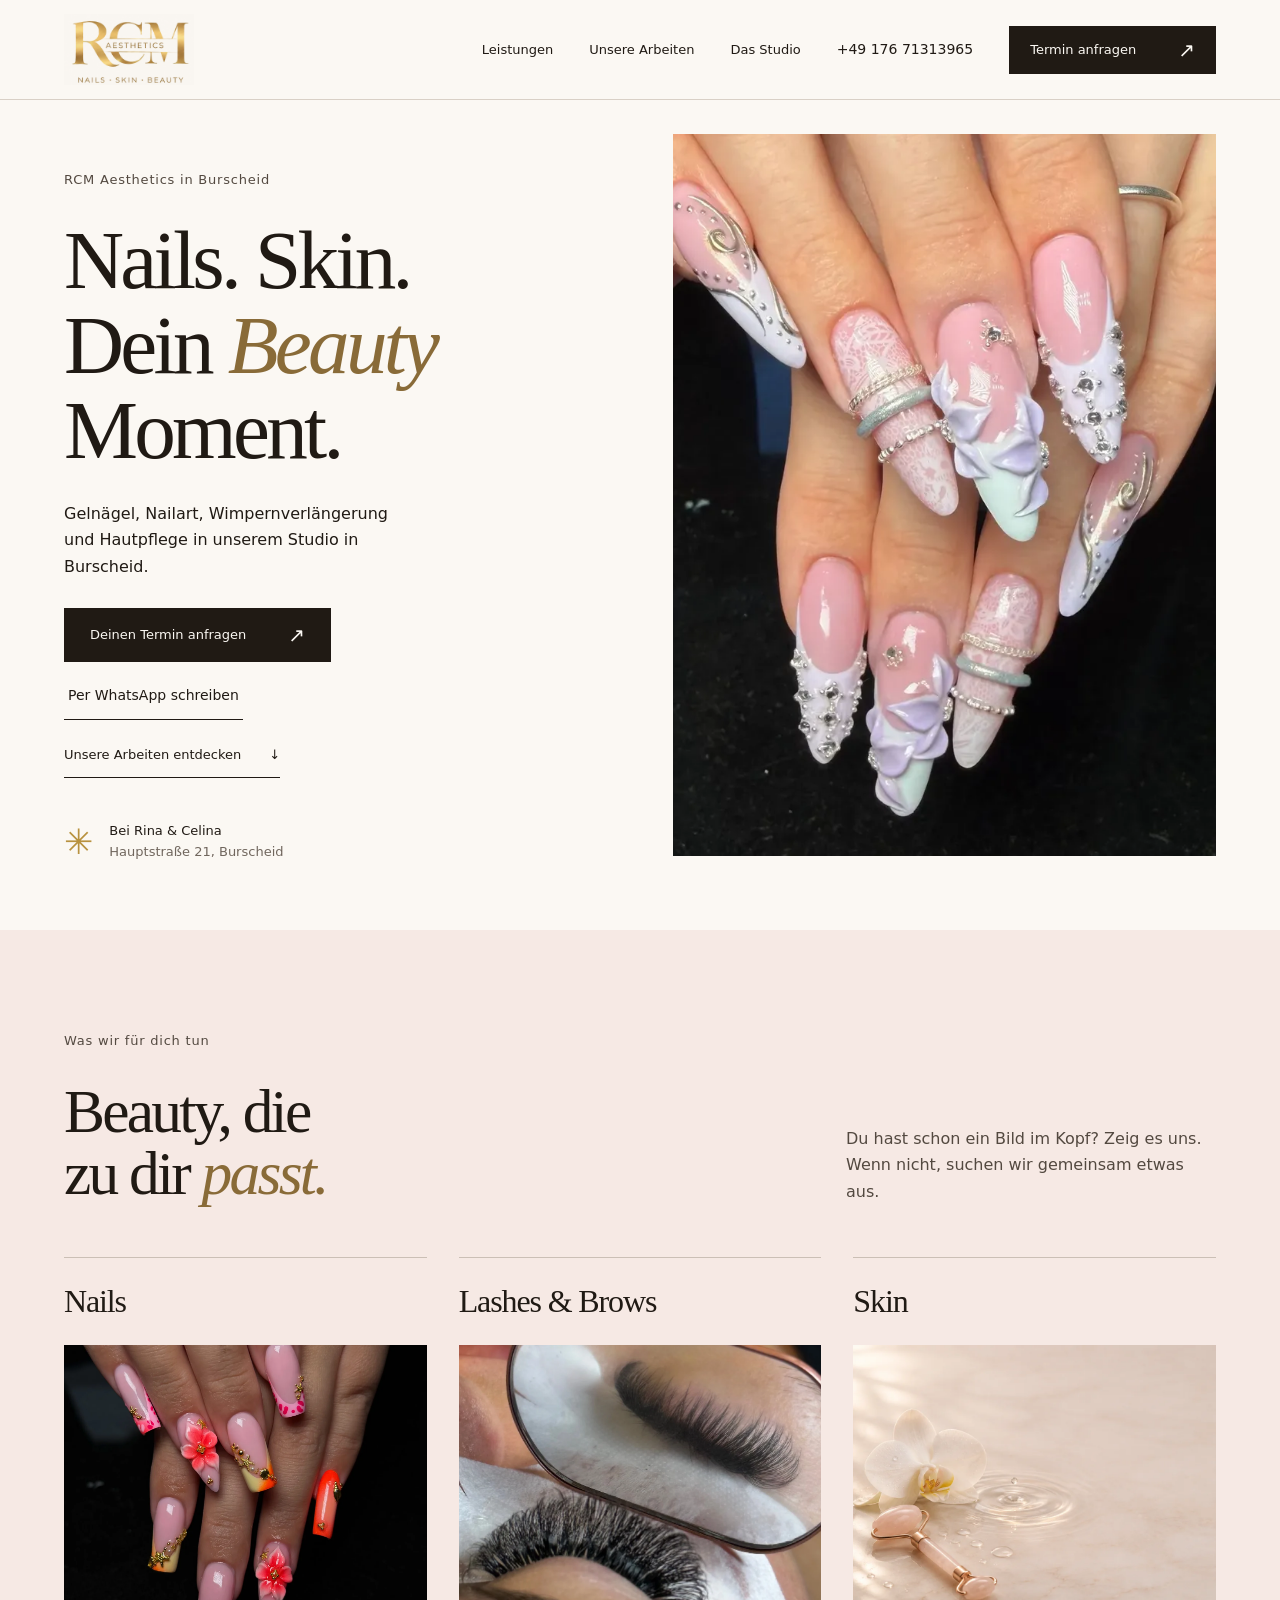
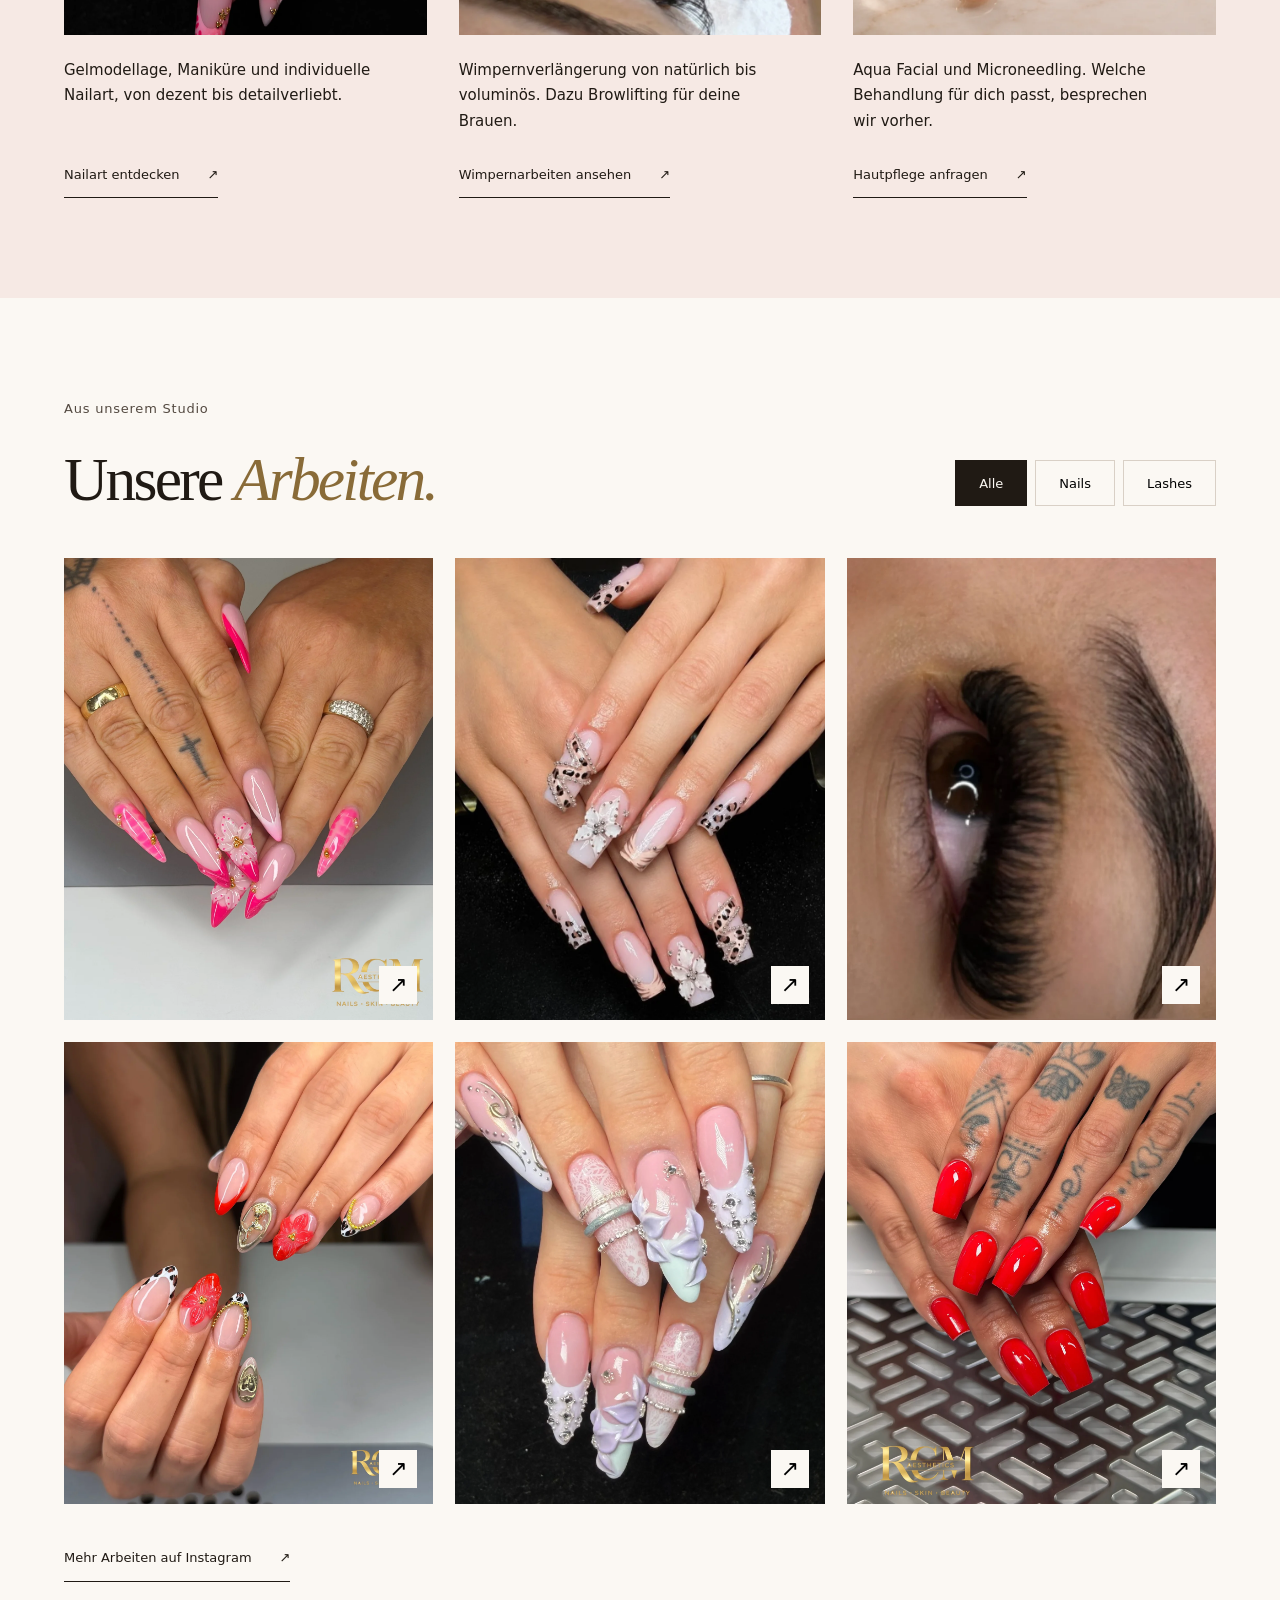
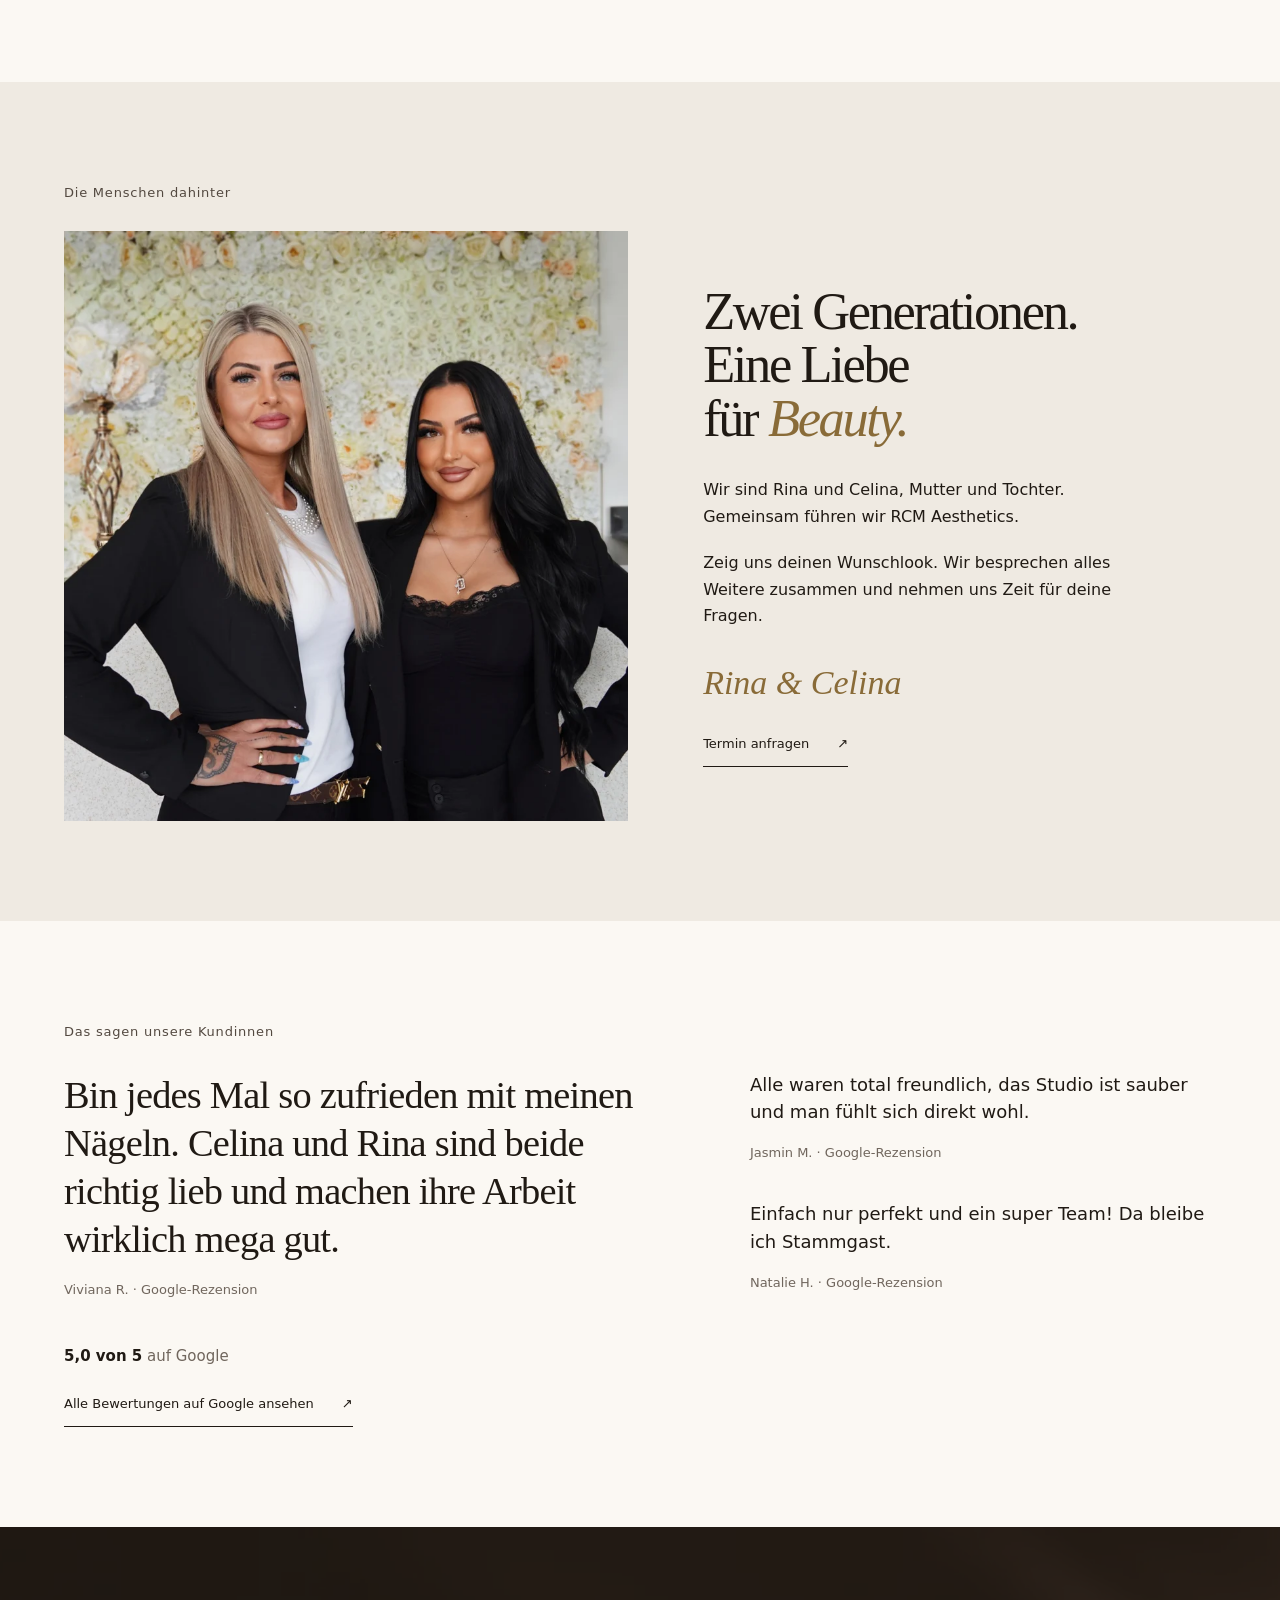
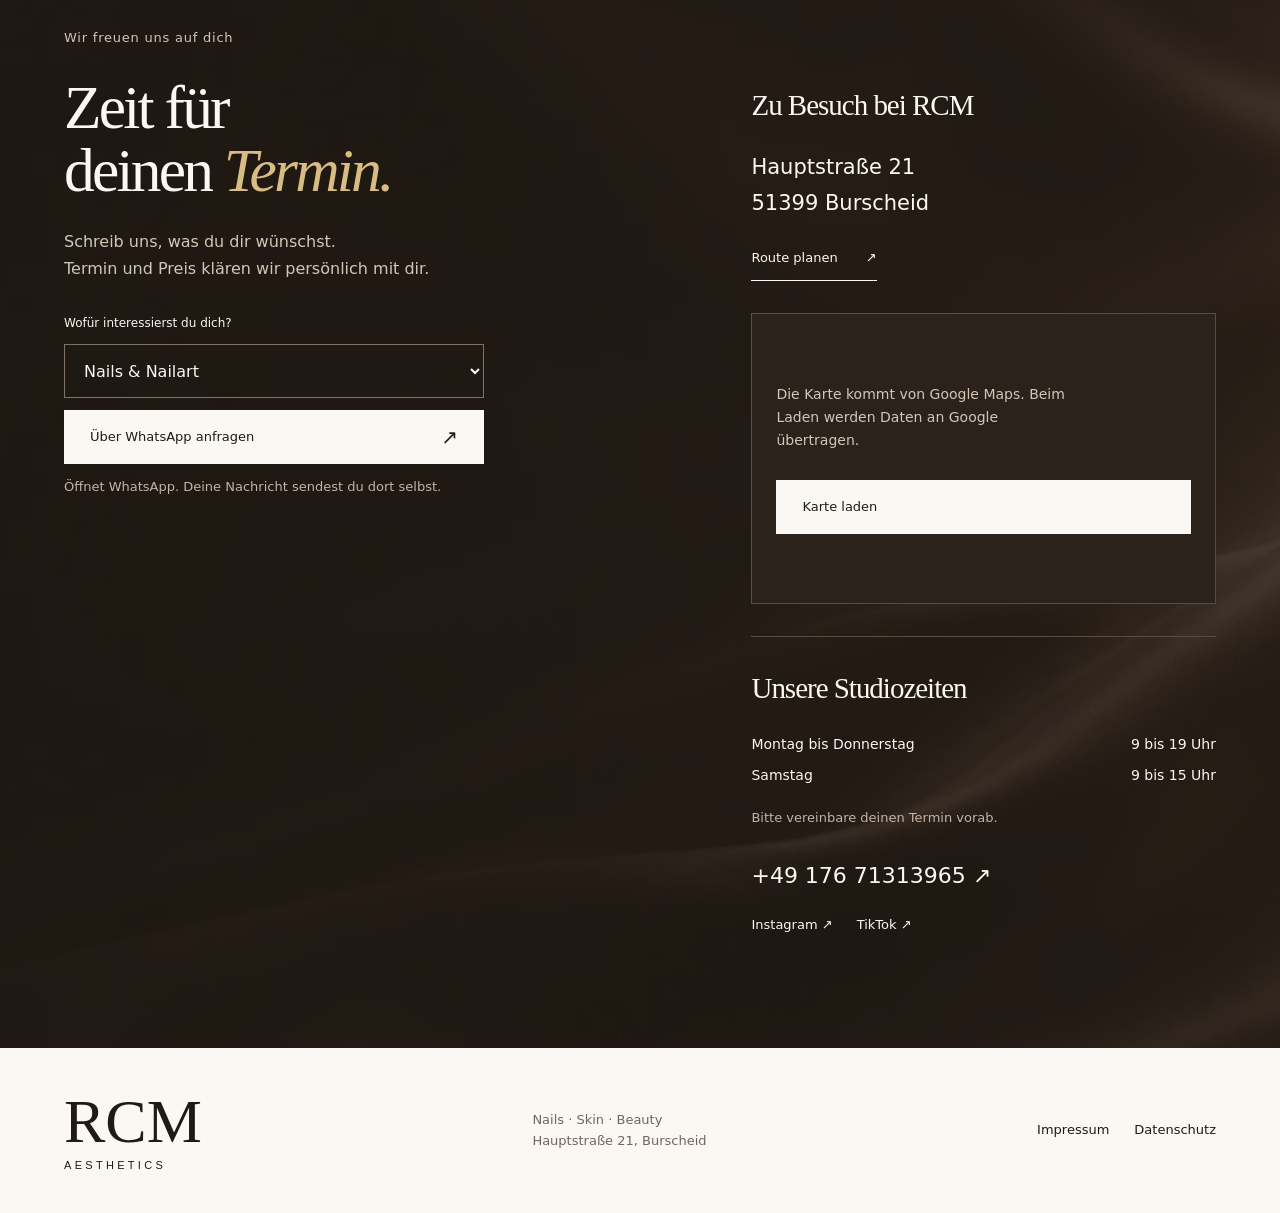
==== commit 80932019: "Hero-Foto durch neues Nail-Foto ersetzen Co-Authored-By: Claude Sonnet 5.5 <noreply@anthropic.com>" ====
--- a/index.html
+++ b/index.html
@@ -5,7 +5,7 @@
 <a class="skip" href="#main">Zum Inhalt</a>
 <header class="header"><a class="brand" href="#top" aria-label="RCM Aesthetics, zur Startseite"><img decoding="async" src="assets/logo.png" width="660" height="360" alt="RCM Aesthetics"></a><button class="menu-toggle" aria-expanded="false" aria-controls="navigation">Menü <span aria-hidden="true">☰</span></button><nav id="navigation" aria-label="Hauptnavigation"><a href="#leistungen">Leistungen</a><a href="#arbeiten">Unsere Arbeiten</a><a href="#studio">Das Studio</a><a href="tel:+4917671313965" class="nav-phone">+49 176 71313965</a><a href="#kontakt" class="btn nav-book">Termin anfragen <span aria-hidden="true">↗</span></a></nav></header>
 <main id="main">
-<section class="hero" data-enter><div class="wrap hero-grid"><div class="hero-copy"><p class="eyebrow">RCM Aesthetics in Burscheid</p><h1>Nails. Skin.<br>Dein <em>Beauty</em><br> Moment.</h1><p class="lead">Gelnägel, Nailart, Wimpernverlängerung und Hautpflege in unserem Studio in Burscheid.</p><a class="btn" href="#kontakt">Deinen Termin anfragen <span aria-hidden="true">↗</span></a><a class="hero-wa" href="https://wa.me/4917671313965?text=Hallo%20Rina%20und%20Celina%2C%20ich%20m%C3%B6chte%20gern%20einen%20Termin%20anfragen." target="_blank" rel="noopener noreferrer">Per WhatsApp schreiben</a><a class="text-link" href="#arbeiten">Unsere Arbeiten entdecken <span aria-hidden="true">↓</span></a><div class="hero-note"><span class="small-star" aria-hidden="true">✳</span><p>Bei Rina & Celina<br><span>Hauptstraße 21, Burscheid</span></p></div></div><figure class="hero-image m-zoom" data-enter-media><img decoding="async" src="assets/editorial/hero.webp" srcset="assets/editorial/hero-small.webp 900w, assets/editorial/hero.webp 1440w" sizes="(max-width: 700px) 100vw, 52vw" width="1439" height="1800" alt="Zarte rosafarbene French-Nägel mit plastischen weißen Blüten und goldenen Details" fetchpriority="high"></figure></div></section>
+<section class="hero" data-enter><div class="wrap hero-grid"><div class="hero-copy"><p class="eyebrow">RCM Aesthetics in Burscheid</p><h1>Nails. Skin.<br>Dein <em>Beauty</em><br> Moment.</h1><p class="lead">Gelnägel, Nailart, Wimpernverlängerung und Hautpflege in unserem Studio in Burscheid.</p><a class="btn" href="#kontakt">Deinen Termin anfragen <span aria-hidden="true">↗</span></a><a class="hero-wa" href="https://wa.me/4917671313965?text=Hallo%20Rina%20und%20Celina%2C%20ich%20m%C3%B6chte%20gern%20einen%20Termin%20anfragen." target="_blank" rel="noopener noreferrer">Per WhatsApp schreiben</a><a class="text-link" href="#arbeiten">Unsere Arbeiten entdecken <span aria-hidden="true">↓</span></a><div class="hero-note"><span class="small-star" aria-hidden="true">✳</span><p>Bei Rina & Celina<br><span>Hauptstraße 21, Burscheid</span></p></div></div><figure class="hero-image m-zoom" data-enter-media><img decoding="async" src="assets/editorial/hero.webp" srcset="assets/editorial/hero-small.webp 900w, assets/editorial/hero.webp 1440w" sizes="(max-width: 700px) 100vw, 52vw" width="1600" height="1669" alt="Lange Mandelnägel in Rosa und Flieder mit 3D-Blüten, Strasssteinen und Spitzenmuster" fetchpriority="high"></figure></div></section>
 <section id="leistungen" class="services"><div class="wrap"><div class="section-heading"><p class="eyebrow">Was wir für dich tun</p><h2>Beauty, die<br>zu dir <em>passt.</em></h2><p>Du hast schon ein Bild im Kopf? Zeig es uns. Wenn nicht, suchen wir gemeinsam etwas aus.</p></div><div class="service-grid"><article><div class="service-title"><h3>Nails</h3></div><figure class="m-zoom"><img decoding="async" src="assets/editorial/neon.webp" width="1440" height="1800" loading="lazy" alt="Neonfarbene Nailart mit Blüten und goldenen Akzenten"></figure><p>Gelmodellage, Maniküre und individuelle Nailart, von dezent bis detailverliebt.</p><a class="text-link" href="#arbeiten" data-jump-filter="nails">Nailart entdecken <span aria-hidden="true">↗</span></a></article><article><div class="service-title"><h3>Lashes & Brows</h3></div><figure class="m-zoom"><img decoding="async" src="assets/editorial/lashes.webp" width="1125" height="1406" loading="lazy" alt="Wimpernverlängerung im Detail mit roségoldenem Kosmetikspiegel"></figure><p>Wimpernverlängerung von natürlich bis voluminös. Dazu Browlifting für deine Brauen.</p><a class="text-link" href="#arbeiten" data-jump-filter="lashes">Wimpernarbeiten ansehen <span aria-hidden="true">↗</span></a></article><article><div class="service-title"><h3>Skin</h3></div><figure class="m-zoom"><img decoding="async" src="assets/editorial/skin.webp" width="1200" height="800" loading="lazy" alt="Symbolbild zur Hautpflege: Gesichtsroller, Wasser und weiße Orchidee"></figure><p>Aqua Facial und Microneedling. Welche Behandlung für dich passt, besprechen wir vorher.</p><a class="text-link" href="#kontakt">Hautpflege anfragen <span aria-hidden="true">↗</span></a></article></div></div></section>
 <section id="arbeiten" class="work"><div class="wrap"><div class="gallery-heading"><div><p class="eyebrow">Aus unserem Studio</p><h2>Unsere <em>Arbeiten.</em></h2></div><div class="filters" role="group" aria-label="Arbeiten filtern"><button aria-pressed="true" data-filter="all">Alle</button><button aria-pressed="false" data-filter="nails">Nails</button><button aria-pressed="false" data-filter="lashes">Lashes</button></div></div><p class="sr-only" id="gallery-status" role="status"></p><div class="gallery">
 <button class="gallery-item m-zoom" data-category="nails" aria-label="Großansicht: Pinke Stiletto-Nägel mit Blüten und goldenen Perlen"><img decoding="async" src="assets/editorial/pink.webp" width="1439" height="1800" loading="lazy" alt="Pinke Stiletto-Nägel mit Blüten und goldenen Perlen"><span class="expand" aria-hidden="true">↗</span></button>
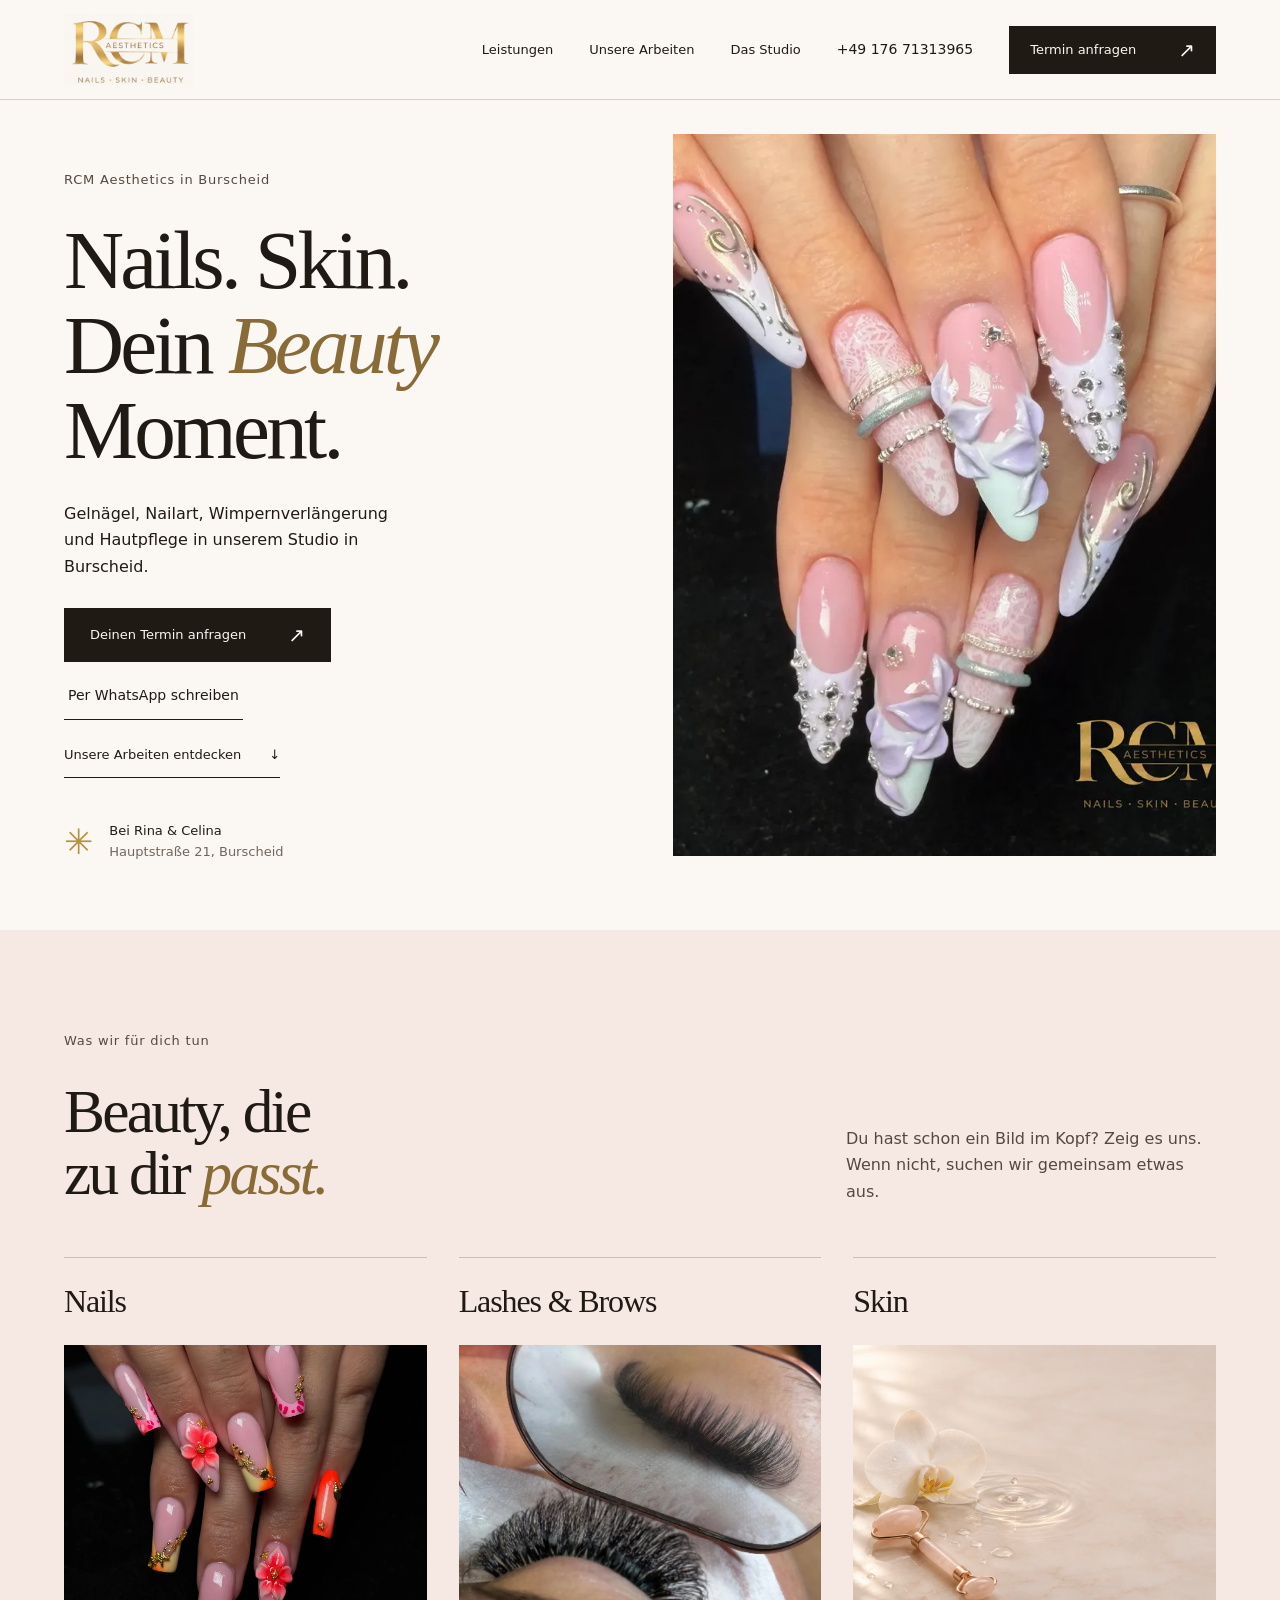
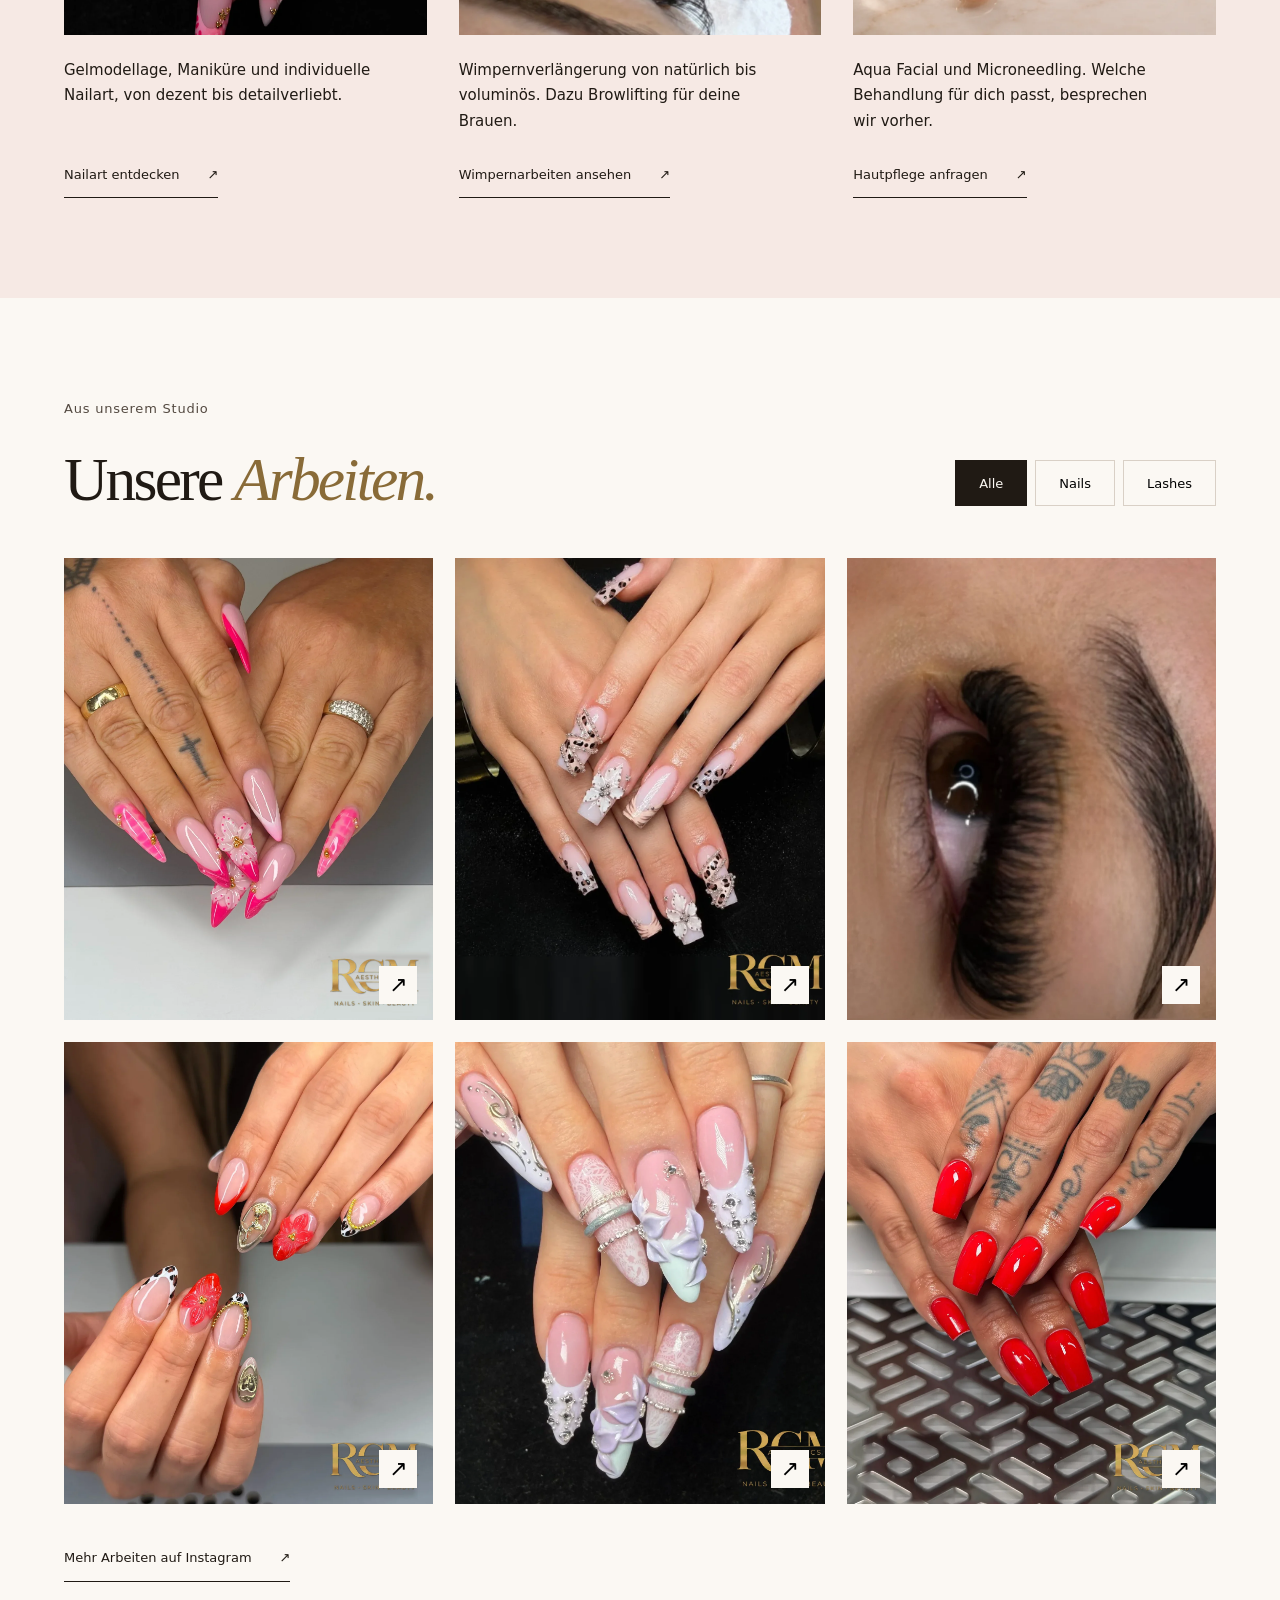
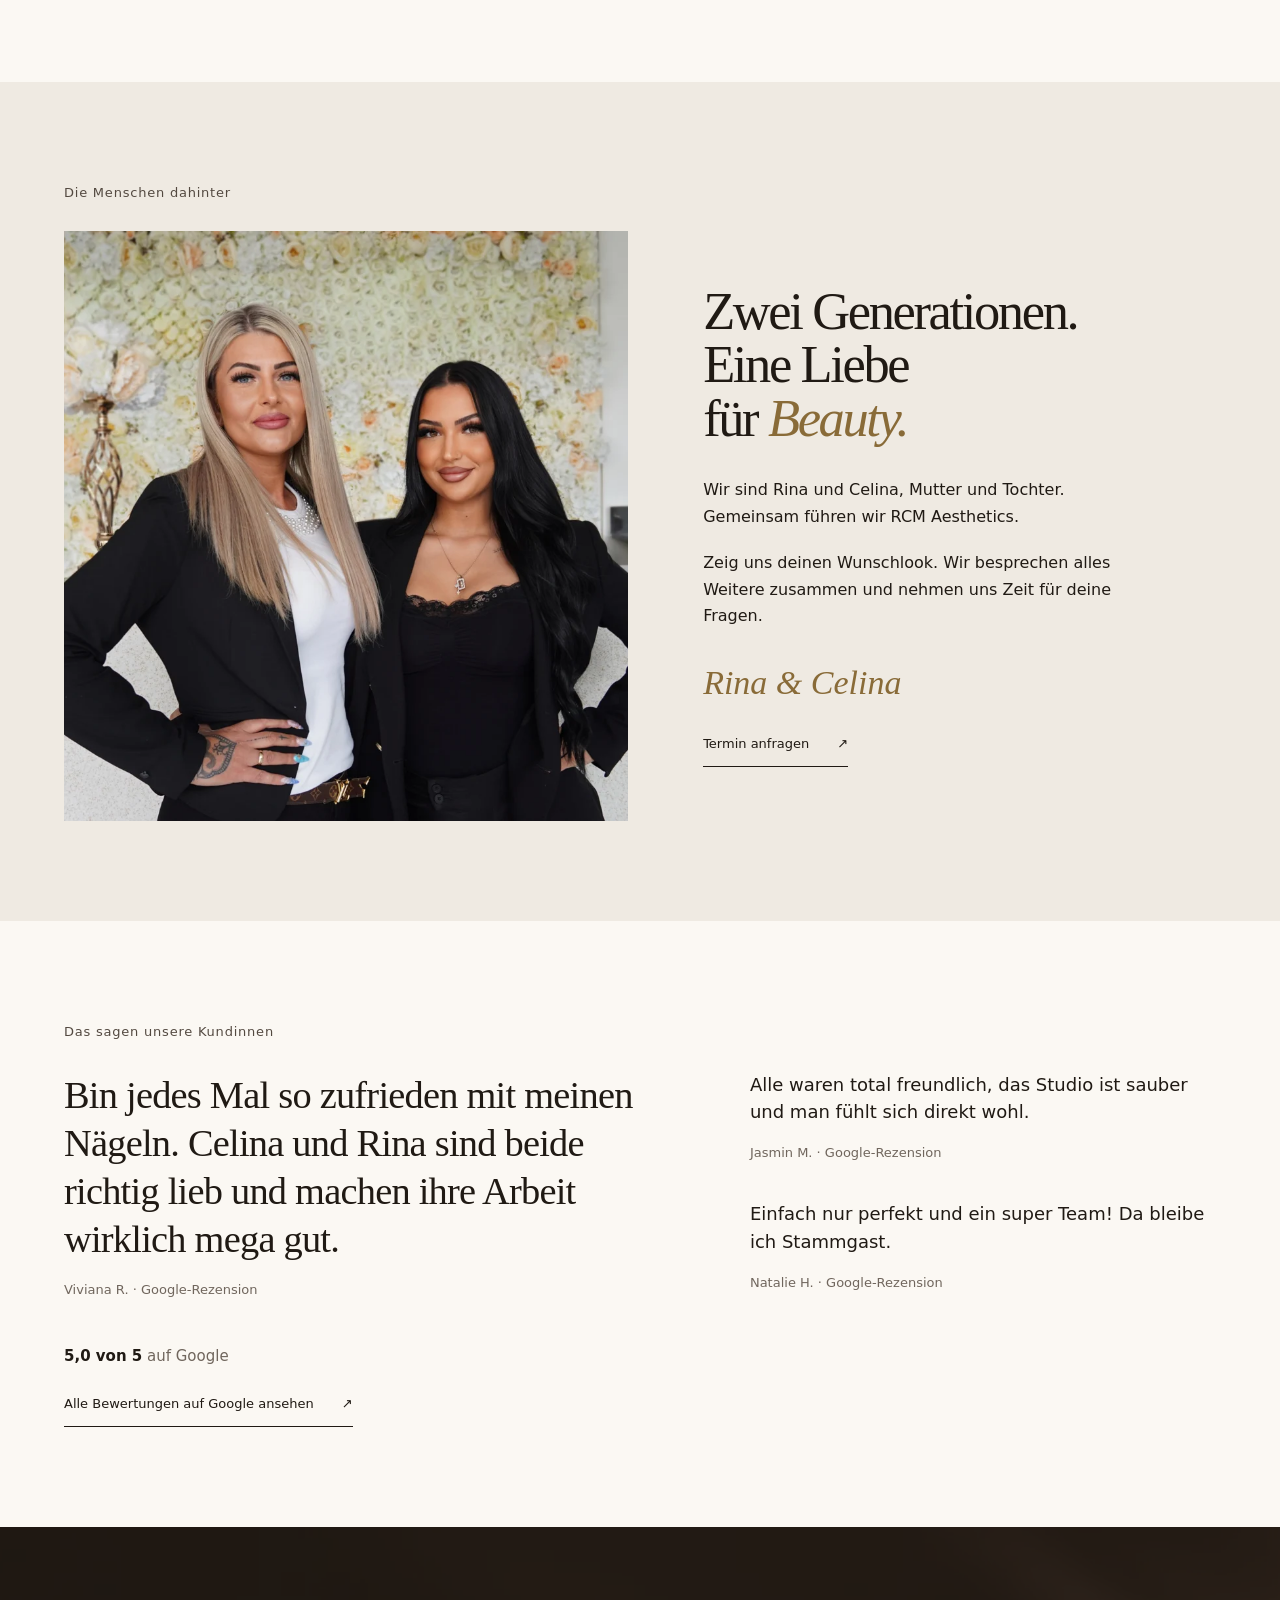
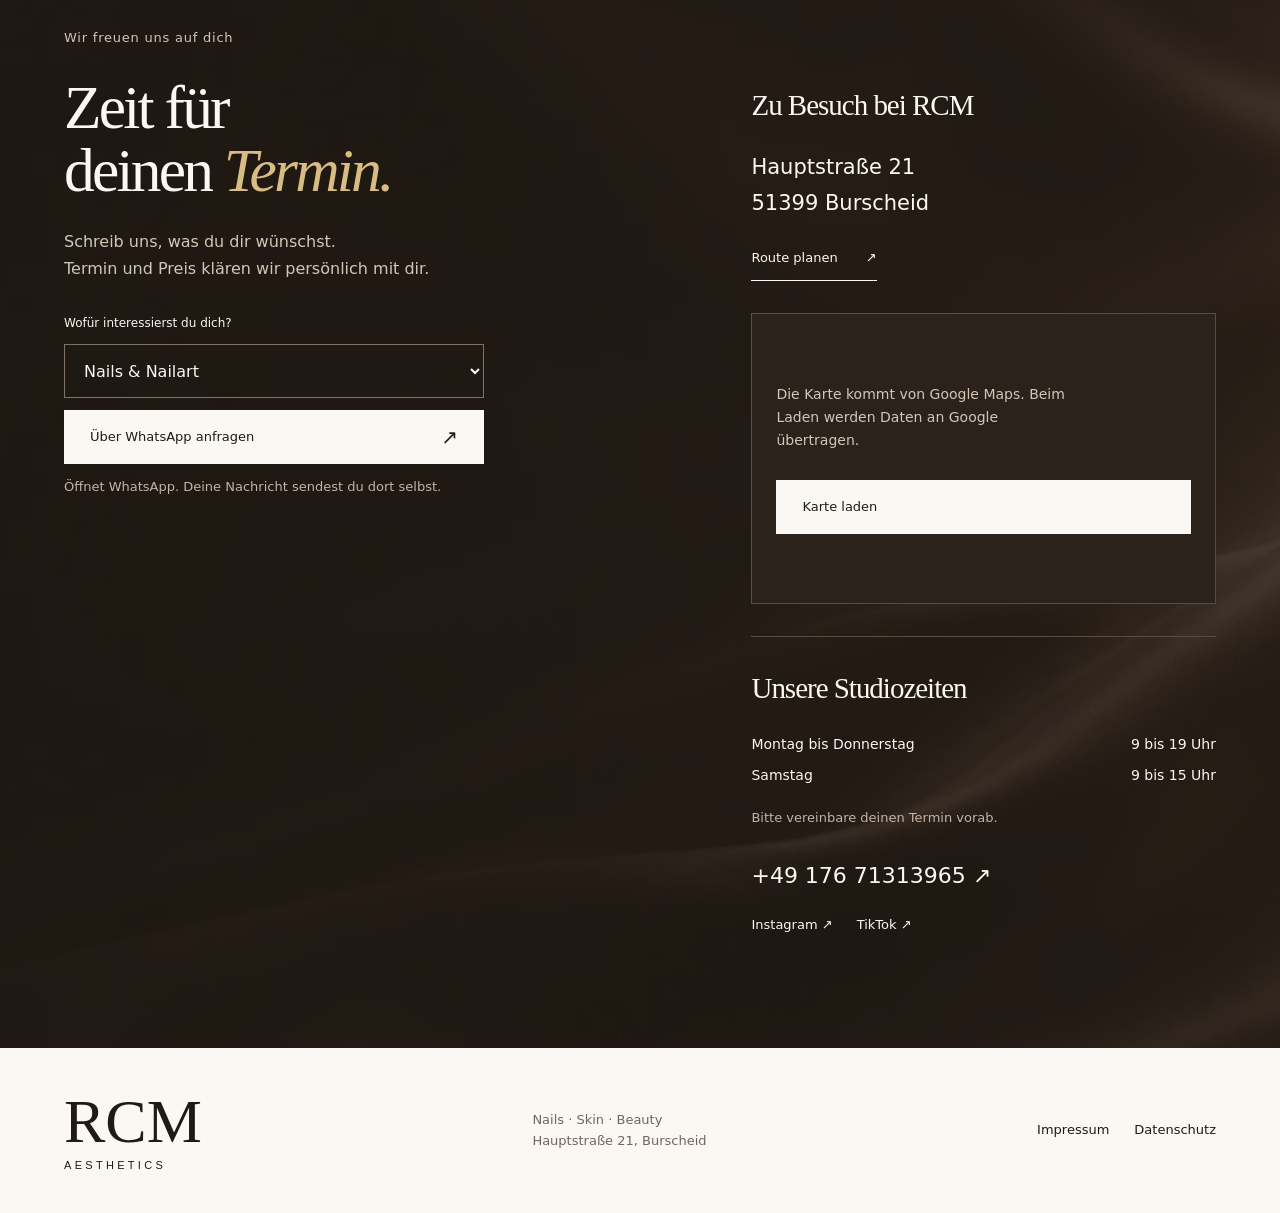
==== commit 796247fc: "Einheitliches RCM-Logo auf allen Nail-Fotos Co-Authored-By: Claude Sonnet 5.5 <noreply@anthropic.com" ====
--- a/index.html
+++ b/index.html
@@ -9,7 +9,7 @@
 <section id="leistungen" class="services"><div class="wrap"><div class="section-heading"><p class="eyebrow">Was wir für dich tun</p><h2>Beauty, die<br>zu dir <em>passt.</em></h2><p>Du hast schon ein Bild im Kopf? Zeig es uns. Wenn nicht, suchen wir gemeinsam etwas aus.</p></div><div class="service-grid"><article><div class="service-title"><h3>Nails</h3></div><figure class="m-zoom"><img decoding="async" src="assets/editorial/neon.webp" width="1440" height="1800" loading="lazy" alt="Neonfarbene Nailart mit Blüten und goldenen Akzenten"></figure><p>Gelmodellage, Maniküre und individuelle Nailart, von dezent bis detailverliebt.</p><a class="text-link" href="#arbeiten" data-jump-filter="nails">Nailart entdecken <span aria-hidden="true">↗</span></a></article><article><div class="service-title"><h3>Lashes & Brows</h3></div><figure class="m-zoom"><img decoding="async" src="assets/editorial/lashes.webp" width="1125" height="1406" loading="lazy" alt="Wimpernverlängerung im Detail mit roségoldenem Kosmetikspiegel"></figure><p>Wimpernverlängerung von natürlich bis voluminös. Dazu Browlifting für deine Brauen.</p><a class="text-link" href="#arbeiten" data-jump-filter="lashes">Wimpernarbeiten ansehen <span aria-hidden="true">↗</span></a></article><article><div class="service-title"><h3>Skin</h3></div><figure class="m-zoom"><img decoding="async" src="assets/editorial/skin.webp" width="1200" height="800" loading="lazy" alt="Symbolbild zur Hautpflege: Gesichtsroller, Wasser und weiße Orchidee"></figure><p>Aqua Facial und Microneedling. Welche Behandlung für dich passt, besprechen wir vorher.</p><a class="text-link" href="#kontakt">Hautpflege anfragen <span aria-hidden="true">↗</span></a></article></div></div></section>
 <section id="arbeiten" class="work"><div class="wrap"><div class="gallery-heading"><div><p class="eyebrow">Aus unserem Studio</p><h2>Unsere <em>Arbeiten.</em></h2></div><div class="filters" role="group" aria-label="Arbeiten filtern"><button aria-pressed="true" data-filter="all">Alle</button><button aria-pressed="false" data-filter="nails">Nails</button><button aria-pressed="false" data-filter="lashes">Lashes</button></div></div><p class="sr-only" id="gallery-status" role="status"></p><div class="gallery">
 <button class="gallery-item m-zoom" data-category="nails" aria-label="Großansicht: Pinke Stiletto-Nägel mit Blüten und goldenen Perlen"><img decoding="async" src="assets/editorial/pink.webp" width="1439" height="1800" loading="lazy" alt="Pinke Stiletto-Nägel mit Blüten und goldenen Perlen"><span class="expand" aria-hidden="true">↗</span></button>
-<button class="gallery-item m-zoom" data-category="nails" aria-label="Großansicht: Rosafarbene Nägel mit Leopardenmuster und weißer Blüte"><img decoding="async" src="assets/editorial/leopard.webp" width="1090" height="1094" loading="lazy" alt="Rosafarbene Nägel mit Leopardenmuster und weißer Blüte"><span class="expand" aria-hidden="true">↗</span></button>
+<button class="gallery-item m-zoom" data-category="nails" aria-label="Großansicht: Rosafarbene Nägel mit Leopardenmuster und weißer Blüte"><img decoding="async" src="assets/editorial/leopard.webp" width="1090" height="1269" loading="lazy" alt="Rosafarbene Nägel mit Leopardenmuster und weißer Blüte"><span class="expand" aria-hidden="true">↗</span></button>
 <button class="gallery-item m-zoom" data-category="lashes" aria-label="Großansicht: Dichte, geschwungene Wimpernverlängerung im Detail"><img decoding="async" src="assets/editorial/eye.webp" width="1125" height="1406" loading="lazy" alt="Dichte, geschwungene Wimpernverlängerung im Detail"><span class="expand" aria-hidden="true">↗</span></button>
 <button class="gallery-item m-zoom" data-category="nails" aria-label="Großansicht: Rote Blüten, Leopardenmuster und goldene Details"><img decoding="async" src="assets/editorial/wild.webp" width="1440" height="1800" loading="lazy" alt="Rote Blüten, Leopardenmuster und goldene Details"><span class="expand" aria-hidden="true">↗</span></button>
 <button class="gallery-item m-zoom" data-category="nails" aria-label="Großansicht: Pastellfarbene Nailart mit Perlen und feinen Verzierungen"><img decoding="async" src="assets/editorial/pastel.webp" width="1600" height="1669" loading="lazy" alt="Pastellfarbene Nailart mit Perlen und feinen Verzierungen"><span class="expand" aria-hidden="true">↗</span></button>
